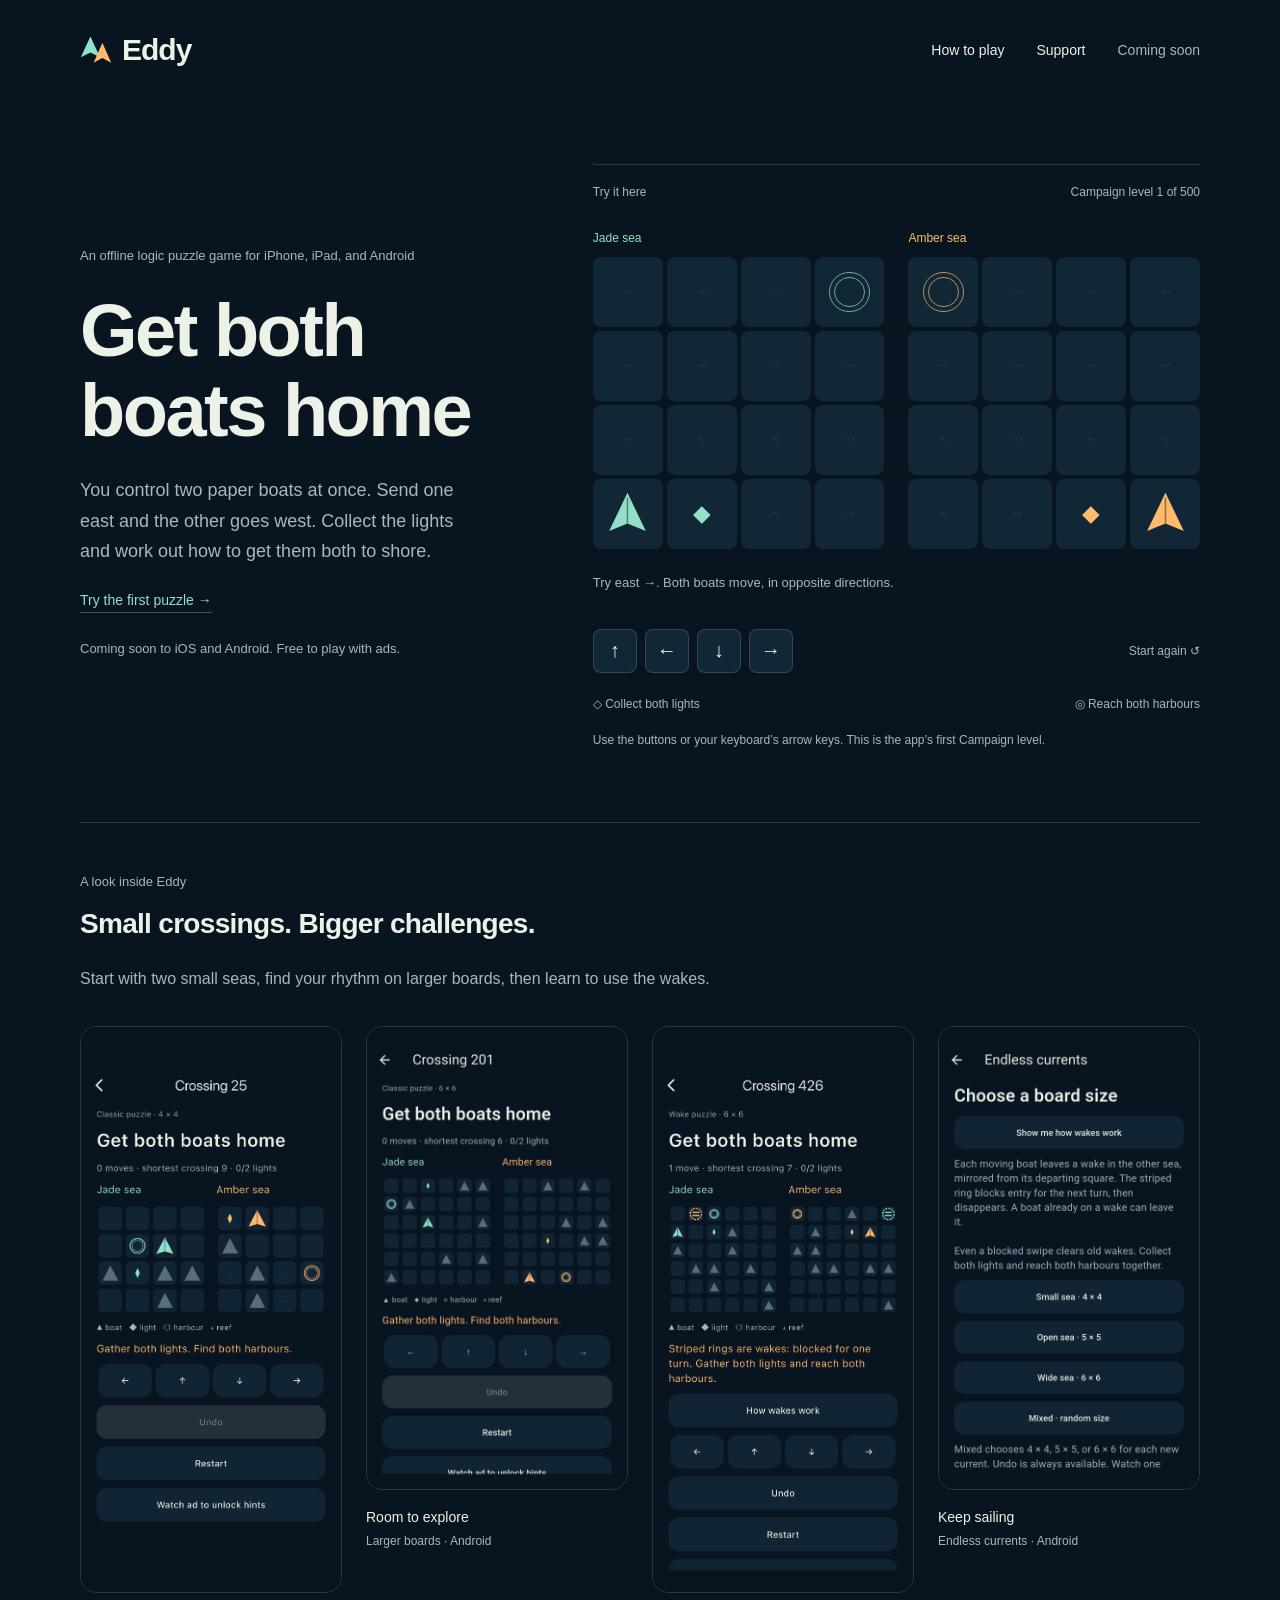
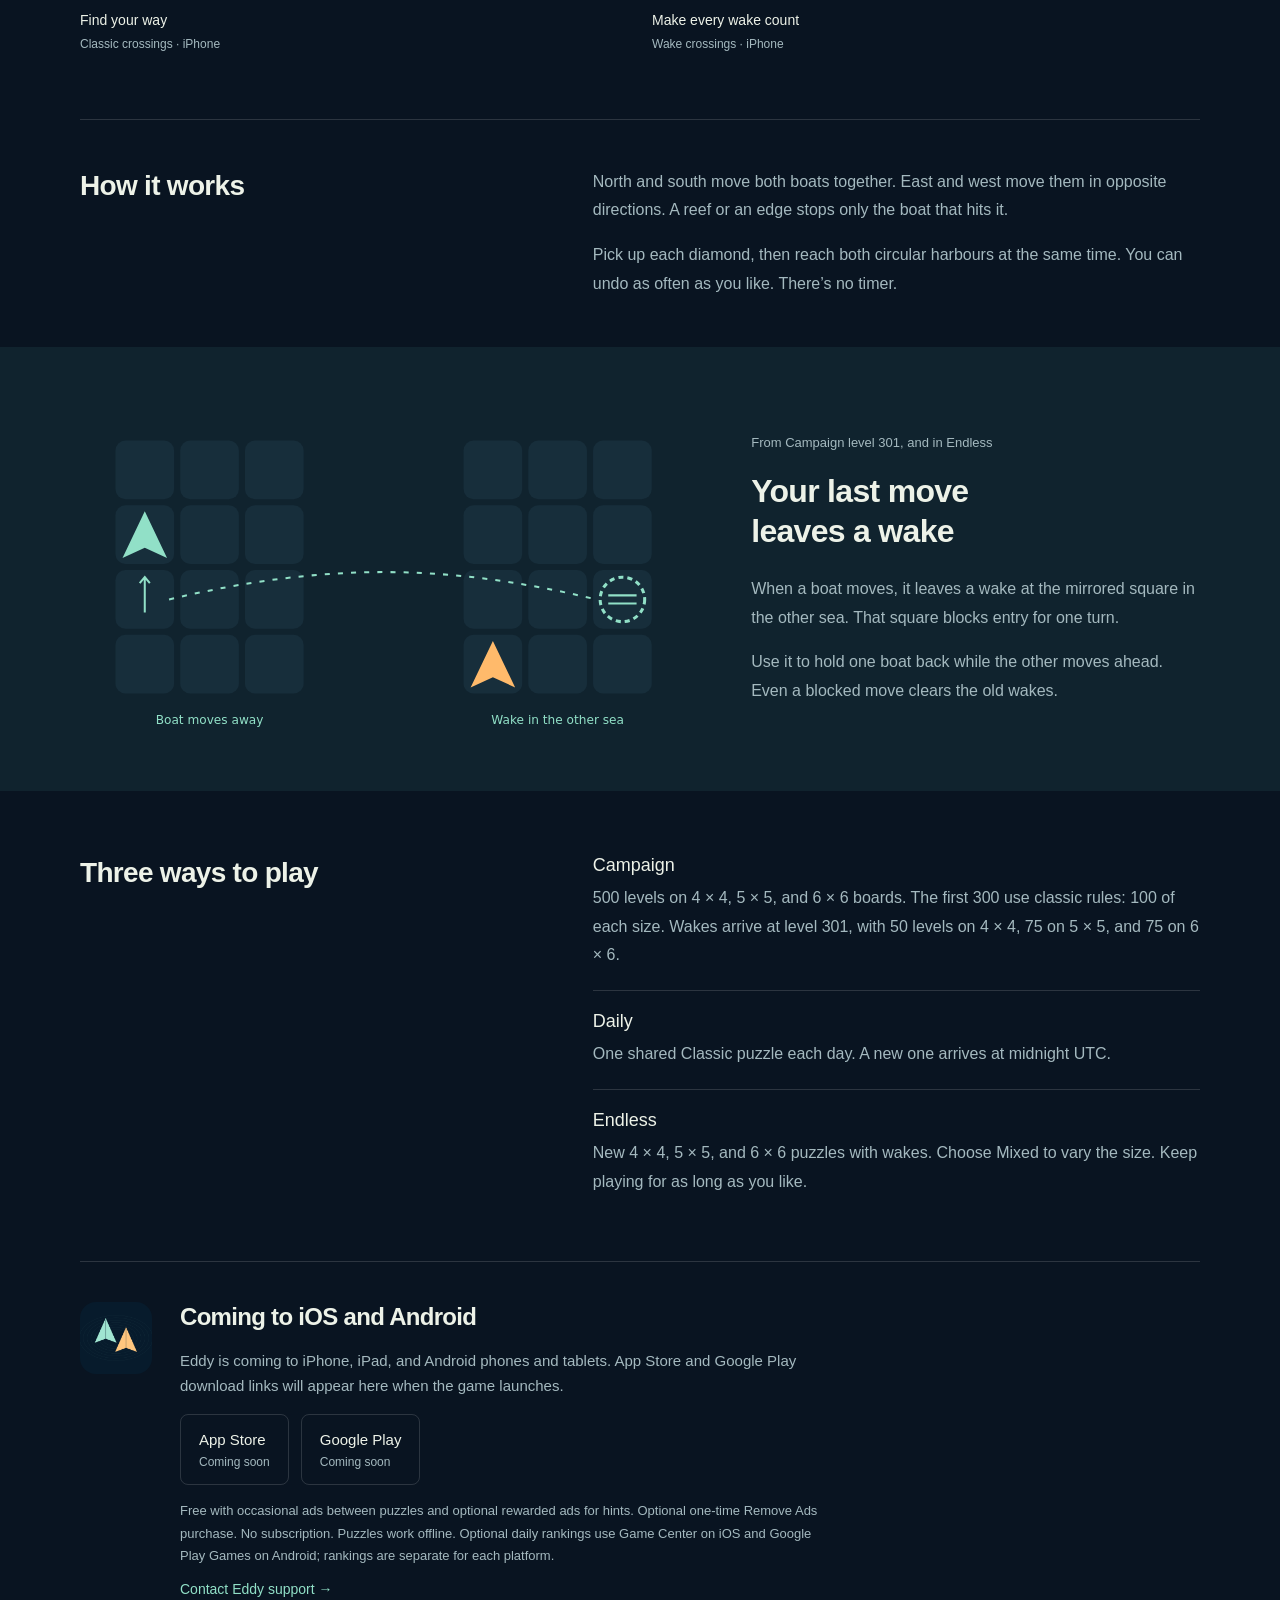
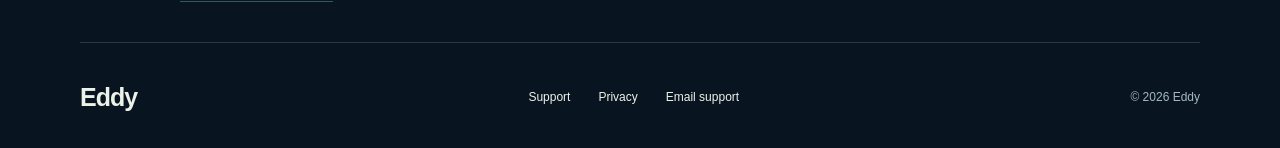
==== index.html @ fbd21f26 "feat: prepare marketing site for iOS and Android" ====
<!doctype html>
<html lang="en">
  <head>
    <meta charset="utf-8" />
    <meta name="viewport" content="width=device-width, initial-scale=1" />
    <meta name="theme-color" content="#091421" />
    <title>Eddy — Offline Logic Puzzles for iOS &amp; Android</title>
    <meta
      name="description"
      content="Guide two paper boats through 500 offline logic puzzles, daily challenges, and endless crossings. Coming soon to iOS and Android. Try Eddy in your browser."
    />
    <link rel="canonical" href="https://eddy.bondoc.cloud/" />
    <meta property="og:type" content="website" />
    <meta property="og:locale" content="en_US" />
    <meta property="og:image:type" content="image/png" />
    <meta property="og:title" content="Eddy — Offline Logic Puzzles for iOS &amp; Android" />
    <meta
      property="og:description"
      content="Guide two paper boats through 500 offline logic puzzles, daily challenges, and endless crossings. Coming soon to iOS and Android. Try Eddy in your browser."
    />
    <meta property="og:url" content="https://eddy.bondoc.cloud/" />
    <meta property="og:image" content="https://eddy.bondoc.cloud/assets/social.png?v=20261117" />
    <meta name="twitter:card" content="summary_large_image" />
    <link rel="icon" href="/assets/favicon.svg" type="image/svg+xml" />
    <link rel="apple-touch-icon" href="/assets/app-icon.png" />
    <link rel="stylesheet" href="/style.css" />
    <meta property="og:site_name" content="Eddy" />
    <meta property="og:image:width" content="1200" />
    <meta property="og:image:height" content="630" />
    <meta property="og:image:alt" content="Eddy: get both boats home. Coming to iOS and Android." />
    <meta name="twitter:title" content="Eddy — Offline Logic Puzzles for iOS &amp; Android" />
    <meta
      name="twitter:description"
      content="Guide two paper boats through 500 offline logic puzzles, daily challenges, and endless crossings. Coming soon to iOS and Android. Try Eddy in your browser."
    />
    <meta name="twitter:image" content="https://eddy.bondoc.cloud/assets/social.png?v=20261117" />
    <meta
      name="twitter:image:alt"
      content="Eddy: get both boats home. Coming to iOS and Android."
    />
    <script type="application/ld+json">
      {
        "@context": "https://schema.org",
        "@graph": [
          {
            "@type": "WebSite",
            "@id": "https://eddy.bondoc.cloud/#website",
            "name": "Eddy",
            "url": "https://eddy.bondoc.cloud/",
            "inLanguage": "en"
          },
          {
            "@type": "SoftwareApplication",
            "@id": "https://eddy.bondoc.cloud/#app",
            "name": "Eddy: Current Puzzles",
            "alternateName": "Eddy",
            "url": "https://eddy.bondoc.cloud/",
            "applicationCategory": "GameApplication",
            "operatingSystem": ["iOS 16 or later", "iPadOS 16 or later", "Android 7.0 or later"],
            "description": "Guide two paper boats through 500 offline logic puzzles, daily challenges, and endless crossings. Coming soon to iOS and Android. Try Eddy in your browser.",
            "image": "https://eddy.bondoc.cloud/assets/app-icon.png",
            "featureList": [
              "500 campaign levels",
              "Daily logic puzzle",
              "Endless wake puzzles",
              "Offline puzzle play",
              "Optional daily rankings on Game Center or Google Play Games"
            ],
            "applicationSubCategory": "Puzzle game",
            "inLanguage": "en",
            "isAccessibleForFree": true,
            "screenshot": [
              "https://eddy.bondoc.cloud/assets/screenshots/android-endless.png",
              "https://eddy.bondoc.cloud/assets/screenshots/android-six-by-six.png",
              "https://eddy.bondoc.cloud/assets/screenshots/ios-classic.png",
              "https://eddy.bondoc.cloud/assets/screenshots/ios-wakes.png"
            ]
          }
        ]
      }
    </script>
  </head>
  <body>
    <a class="skip" href="#main">Skip to content</a>
    <header class="nav wrap">
      <a class="brand" href="/" aria-label="Eddy home"
        ><svg viewBox="0 0 40 40" aria-hidden="true">
          <path fill="#91e0c7" d="M13 3 25 29 13 23 1 29Z" />
          <path fill="#ffba6b" d="M28 11 39 36 28 30 17 36Z" /></svg
        >Eddy</a
      >
      <nav aria-label="Main navigation">
        <a href="/#how">How to play</a><a href="/support/">Support</a
        ><a class="nav-cta" href="/#get-eddy">Coming soon</a>
      </nav>
    </header>
    <main id="main">
      <section class="hero wrap">
        <div class="hero-copy">
          <p class="eyebrow">An offline logic puzzle game for iPhone, iPad, and Android</p>
          <h1>Get both<br />boats home</h1>
          <p class="intro">
            You control two paper boats at once. Send one east and the other goes west. Collect the
            lights and work out how to get them both to shore.
          </p>
          <a class="text-link" href="#try">Try the first puzzle →</a>
          <p class="availability">Coming soon to iOS and Android. Free to play with ads.</p>
        </div>
        <div class="hero-art" id="try">
          <div class="chart-top"><span>Try it here</span><span>Campaign level 1 of 500</span></div>
          <div
            id="demo"
            class="demo"
            tabindex="0"
            aria-label="Interactive classic puzzle. Use the direction buttons or your keyboard arrow keys."
          >
            <div class="seas">
              <div>
                <div class="sea-label mint">Jade sea</div>
                <div id="sea-a" class="board" role="img" aria-label="Jade sea"></div>
              </div>
              <div>
                <div class="sea-label gold">Amber sea</div>
                <div id="sea-b" class="board amber" role="img" aria-label="Amber sea"></div>
              </div>
            </div>
            <p id="demo-status" role="status" aria-live="polite">
              Try east →. Both boats move, in opposite directions.
            </p>
            <div class="demo-controls">
              <div class="directions">
                <button data-move="north" aria-label="Move north">↑</button
                ><button data-move="west" aria-label="Move west">←</button
                ><button data-move="south" aria-label="Move south">↓</button
                ><button data-move="east" aria-label="Move east">→</button>
              </div>
              <button id="reset" class="text-button">Start again ↺</button>
            </div>
          </div>
          <noscript
            ><p>
              Enable JavaScript to try the puzzle. In Eddy, east and west move the two boats in
              opposite directions.
            </p></noscript
          >
          <div class="chart-bottom">
            <span>◇ Collect both lights</span><span>◎ Reach both harbours</span>
          </div>
          <p class="demo-note">
            Use the buttons or your keyboard’s arrow keys. This is the app’s first Campaign level.
          </p>
        </div>
      </section>
      <section class="screenshots wrap" aria-labelledby="screenshots-title">
        <p class="eyebrow">A look inside Eddy</p>
        <h2 id="screenshots-title">Small crossings. Bigger challenges.</h2>
        <p class="screenshots-intro">
          Start with two small seas, find your rhythm on larger boards, then learn to use the wakes.
        </p>
        <div class="screenshot-grid">
          <figure>
            <img
              src="/assets/screenshots/ios-classic.png"
              width="1206"
              height="2622"
              loading="lazy"
              decoding="async"
              alt="Eddy on iPhone: a 4 by 4 classic crossing with jade and amber boats, reefs, lights, and harbours."
            />
            <figcaption>
              <strong>Find your way</strong><span>Classic crossings · iPhone</span>
            </figcaption>
          </figure>
          <figure>
            <img
              src="/assets/screenshots/android-six-by-six.png"
              width="1080"
              height="1920"
              loading="lazy"
              decoding="async"
              alt="Eddy on Android: crossing 201 with two 6 by 6 seas and mirrored direction controls."
            />
            <figcaption>
              <strong>Room to explore</strong><span>Larger boards · Android</span>
            </figcaption>
          </figure>
          <figure>
            <img
              src="/assets/screenshots/ios-wakes.png"
              width="1206"
              height="2622"
              loading="lazy"
              decoding="async"
              alt="Eddy on iPhone: crossing 426 after one move, with striped wake rings in the opposite sea."
            />
            <figcaption>
              <strong>Make every wake count</strong><span>Wake crossings · iPhone</span>
            </figcaption>
          </figure>
          <figure>
            <img
              src="/assets/screenshots/android-endless.png"
              width="1080"
              height="1920"
              loading="lazy"
              decoding="async"
              alt="Eddy on Android: Endless currents with 4 by 4, 5 by 5, 6 by 6, and mixed board sizes."
            />
            <figcaption>
              <strong>Keep sailing</strong><span>Endless currents · Android</span>
            </figcaption>
          </figure>
        </div>
      </section>
      <section class="how wrap" id="how">
        <h2>How it works</h2>
        <div class="rules">
          <p>
            North and south move both boats together. East and west move them in opposite
            directions. A reef or an edge stops only the boat that hits it.
          </p>
          <p>
            Pick up each diamond, then reach both circular harbours at the same time. You can undo
            as often as you like. There’s no timer.
          </p>
        </div>
      </section>
      <section class="wake-section">
        <div class="wrap wake-layout">
          <div
            class="wake-illustration"
            aria-label="Illustration of a boat leaving a mirrored wake in the opposite sea"
            role="img"
          >
            <svg viewBox="0 0 600 340" aria-hidden="true">
              <rect x="35" y="45" width="58" height="58" rx="10" fill="#172e3b" />
              <rect x="99" y="45" width="58" height="58" rx="10" fill="#172e3b" />
              <rect x="163" y="45" width="58" height="58" rx="10" fill="#172e3b" />
              <rect x="35" y="109" width="58" height="58" rx="10" fill="#172e3b" />
              <rect x="99" y="109" width="58" height="58" rx="10" fill="#172e3b" />
              <rect x="163" y="109" width="58" height="58" rx="10" fill="#172e3b" />
              <rect x="35" y="173" width="58" height="58" rx="10" fill="#172e3b" />
              <rect x="99" y="173" width="58" height="58" rx="10" fill="#172e3b" />
              <rect x="163" y="173" width="58" height="58" rx="10" fill="#172e3b" />
              <rect x="35" y="237" width="58" height="58" rx="10" fill="#172e3b" />
              <rect x="99" y="237" width="58" height="58" rx="10" fill="#172e3b" />
              <rect x="163" y="237" width="58" height="58" rx="10" fill="#172e3b" />
              <rect x="379" y="45" width="58" height="58" rx="10" fill="#172e3b" />
              <rect x="443" y="45" width="58" height="58" rx="10" fill="#172e3b" />
              <rect x="507" y="45" width="58" height="58" rx="10" fill="#172e3b" />
              <rect x="379" y="109" width="58" height="58" rx="10" fill="#172e3b" />
              <rect x="443" y="109" width="58" height="58" rx="10" fill="#172e3b" />
              <rect x="507" y="109" width="58" height="58" rx="10" fill="#172e3b" />
              <rect x="379" y="173" width="58" height="58" rx="10" fill="#172e3b" />
              <rect x="443" y="173" width="58" height="58" rx="10" fill="#172e3b" />
              <rect x="507" y="173" width="58" height="58" rx="10" fill="#172e3b" />
              <rect x="379" y="237" width="58" height="58" rx="10" fill="#172e3b" />
              <rect x="443" y="237" width="58" height="58" rx="10" fill="#172e3b" />
              <rect x="507" y="237" width="58" height="58" rx="10" fill="#172e3b" />
              <path
                d="M88 202 C240 166 360 166 510 202"
                fill="none"
                stroke="#91e0c7"
                stroke-width="2"
                stroke-dasharray="5 8"
              />
              <circle
                cx="536"
                cy="202"
                r="22"
                fill="none"
                stroke="#91e0c7"
                stroke-width="3"
                stroke-dasharray="5 4"
              />
              <path d="M522 198h28m-28 8h28" stroke="#91e0c7" stroke-width="2" />
              <path d="M64 115 86 161 64 151 42 161Z" fill="#91e0c7" />
              <path d="M408 243 430 289 408 279 386 289Z" fill="#ffba6b" />
              <path d="M64 215v-35m-5 6 5-6 5 6" fill="none" stroke="#91e0c7" stroke-width="2" />
              <text
                x="128"
                y="325"
                text-anchor="middle"
                fill="#91e0c7"
                font-size="12"
                font-family="system-ui"
              >
                Boat moves away
              </text>
              <text
                x="472"
                y="325"
                text-anchor="middle"
                fill="#91e0c7"
                font-size="12"
                font-family="system-ui"
              >
                Wake in the other sea
              </text>
            </svg>
          </div>
          <div>
            <p class="eyebrow">From Campaign level 301, and in Endless</p>
            <h2>Your last move<br />leaves a wake</h2>
            <p>
              When a boat moves, it leaves a wake at the mirrored square in the other sea. That
              square blocks entry for one turn.
            </p>
            <p>
              Use it to hold one boat back while the other moves ahead. Even a blocked move clears
              the old wakes.
            </p>
          </div>
        </div>
      </section>
      <section class="modes wrap">
        <h2>Three ways to play</h2>
        <dl class="mode-list">
          <div>
            <dt>Campaign</dt>
            <dd>
              500 levels on 4 × 4, 5 × 5, and 6 × 6 boards. The first 300 use classic rules: 100 of
              each size. Wakes arrive at level 301, with 50 levels on 4 × 4, 75 on 5 × 5, and 75 on
              6 × 6.
            </dd>
          </div>
          <div>
            <dt>Daily</dt>
            <dd>One shared Classic puzzle each day. A new one arrives at midnight UTC.</dd>
          </div>
          <div>
            <dt>Endless</dt>
            <dd>
              New 4 × 4, 5 × 5, and 6 × 6 puzzles with wakes. Choose Mixed to vary the size. Keep
              playing for as long as you like.
            </dd>
          </div>
        </dl>
      </section>
      <section class="closing wrap" id="get-eddy">
        <img src="/assets/app-icon.png" width="72" height="72" alt="Eddy app icon" />
        <div>
          <h2>Coming to iOS and Android</h2>
          <p>
            Eddy is coming to iPhone, iPad, and Android phones and tablets. App Store and Google
            Play download links will appear here when the game launches.
          </p>
          <p class="store-status" aria-label="Store availability">
            <span>App Store <span class="store-status-note">Coming soon</span></span>
            <span>Google Play <span class="store-status-note">Coming soon</span></span>
          </p>
          <p class="closing-note">
            Free with occasional ads between puzzles and optional rewarded ads for hints. Optional
            one-time Remove Ads purchase. No subscription. Puzzles work offline. Optional daily
            rankings use Game Center on iOS and Google Play Games on Android; rankings are separate
            for each platform.
          </p>
          <a class="text-link" href="/support/">Contact Eddy support →</a>
        </div>
      </section>
    </main>
    <script src="/demo.js" defer></script>
    <footer class="wrap">
      <a class="footer-brand" href="/">Eddy</a>
      <div>
        <a href="/support/">Support</a><a href="/privacy/">Privacy</a
        ><a href="mailto:rod@bondoc.cloud">Email support</a>
      </div>
      <small>© 2026 Eddy</small>
    </footer>
  </body>
</html>
---- style.css ----
:root {
  --night: #091421;
  --panel: #112735;
  --mint: #91e0c7;
  --gold: #ffba6b;
  --text: #edf2e8;
  --muted: #a4b9bf;
  --line: #ffffff24;
  color-scheme: dark;
  font-family:
    ui-rounded,
    'SF Pro Rounded',
    -apple-system,
    BlinkMacSystemFont,
    'Segoe UI',
    sans-serif;
  color: var(--text);
  background: var(--night);
}
* {
  box-sizing: border-box;
}
html {
  scroll-behavior: smooth;
  scroll-padding-top: 32px;
}
body {
  margin: 0;
}
a {
  color: inherit;
  text-decoration: none;
}
button {
  font: inherit;
  cursor: pointer;
}
a,
button {
  -webkit-tap-highlight-color: transparent;
}
a:focus-visible,
button:focus-visible,
[tabindex]:focus-visible {
  outline: 3px solid var(--gold);
  outline-offset: 6px;
}
button:disabled {
  cursor: default;
  opacity: 0.4;
}
.wrap {
  width: min(1120px, calc(100% - 80px));
  margin-inline: auto;
}
.nav {
  height: 100px;
  display: flex;
  align-items: center;
  justify-content: space-between;
}
.brand {
  display: flex;
  gap: 10px;
  align-items: center;
  font-size: 30px;
  font-weight: 600;
  letter-spacing: -1px;
}
.brand svg {
  width: 32px;
  height: 36px;
}
.nav nav {
  display: flex;
  align-items: center;
  gap: 32px;
  font-size: 14px;
}
.nav nav a:hover,
.text-link:hover,
footer a:hover {
  color: var(--mint);
}
.nav-cta {
  color: var(--muted);
}
.skip {
  position: absolute;
  top: -100px;
  left: 20px;
  background: var(--mint);
  color: var(--night);
  padding: 12px;
  z-index: 10;
}
.skip:focus {
  top: 12px;
}
h1,
h2,
h3,
p {
  margin-top: 0;
}
h1 {
  font-size: clamp(48px, 5.8vw, 74px);
  line-height: 1.08;
  letter-spacing: -2.5px;
  font-weight: 600;
  margin-block: 24px 24px;
}
h2 {
  font-size: 28px;
  line-height: 1.25;
  letter-spacing: -0.7px;
  font-weight: 600;
  margin-bottom: 24px;
}
h3 {
  font-size: 22px;
}
.hero {
  display: grid;
  grid-template-columns: 0.85fr 1.15fr;
  gap: 64px;
  align-items: center;
  padding-block: 64px 72px;
}
.eyebrow {
  font-size: 13px;
  line-height: 1.7;
  color: var(--muted);
}
.intro {
  max-width: 390px;
  font-size: 18px;
  line-height: 1.7;
  color: var(--muted);
  margin-bottom: 24px;
}
.availability {
  font-size: 13px;
  color: var(--muted);
  margin-top: 28px;
}
.text-link {
  display: inline-block;
  font-size: 14px;
  color: var(--mint);
  border-bottom: 1px solid #91e0c755;
  padding-bottom: 4px;
}
.hero-art {
  border-top: 1px solid var(--line);
  padding-top: 20px;
  scroll-margin-top: 32px;
  min-width: 0;
}
.chart-top,
.chart-bottom {
  display: flex;
  justify-content: space-between;
  gap: 12px;
  font-size: 12px;
  color: var(--muted);
}
.chart-bottom {
  flex-wrap: wrap;
  margin: 24px 0 20px;
  font-size: 12px;
}
.demo {
  margin-top: 32px;
}
.seas {
  display: grid;
  grid-template-columns: 1fr 1fr;
  gap: 24px;
}
.sea-label {
  font-size: 12px;
  margin-bottom: 12px;
}
.mint {
  color: var(--mint);
}
.gold {
  color: var(--gold);
}
.board {
  display: grid;
  grid-template-columns: repeat(4, 1fr);
  gap: 4px;
  color: var(--mint);
}
.board.amber {
  color: var(--gold);
}
.cell {
  aspect-ratio: 1;
  background: var(--panel);
  border-radius: 8px;
  display: grid;
  place-items: center;
  position: relative;
}
.cell:empty:after {
  content: '~';
  color: #a4b9bf22;
  font-family: Georgia, serif;
}
.cell svg {
  width: 70%;
  height: 70%;
  position: absolute;
}
.light {
  font-size: 23px;
}
.harbour {
  position: absolute;
  width: 58%;
  height: 58%;
  border: 1.5px solid currentColor;
  border-radius: 50%;
  opacity: 0.7;
}
.harbour:after {
  content: '';
  position: absolute;
  inset: 4px;
  border: 1px solid currentColor;
  border-radius: 50%;
}
#demo-status {
  font-size: 13px;
  line-height: 1.6;
  color: var(--muted);
  min-height: 44px;
  margin: 24px 0 12px;
}
.demo-controls {
  display: flex;
  flex-wrap: wrap;
  gap: 12px;
  justify-content: space-between;
  align-items: center;
}
.directions {
  display: flex;
  gap: 8px;
}
.directions button {
  width: 44px;
  height: 44px;
  background: var(--panel);
  border: 1px solid var(--line);
  color: var(--text);
  border-radius: 8px;
  font-size: 20px;
}
.directions button:hover:not(:disabled) {
  border-color: var(--mint);
  color: var(--mint);
}
.text-button {
  min-height: 44px;
  background: transparent;
  border: 0;
  color: var(--muted);
  font-size: 12px;
  padding: 12px 0;
}
.text-button:hover {
  color: var(--text);
}
.demo-note {
  font-size: 12px;
  line-height: 1.6;
  color: var(--muted);
  margin: 0;
}
.screenshots {
  border-top: 1px solid var(--line);
  padding-block: 48px 64px;
}
.screenshots-intro {
  max-width: 640px;
  color: var(--muted);
  line-height: 1.8;
  margin-bottom: 32px;
}
.screenshot-grid {
  display: grid;
  grid-template-columns: repeat(4, minmax(0, 1fr));
  gap: 24px;
  align-items: start;
}
.screenshot-grid figure {
  margin: 0;
}
.screenshot-grid img {
  display: block;
  width: 100%;
  height: auto;
  border: 1px solid var(--line);
  border-radius: 16px;
}
.screenshot-grid figcaption {
  margin-top: 16px;
  font-size: 14px;
  line-height: 1.6;
}
.screenshot-grid figcaption strong,
.screenshot-grid figcaption span {
  display: block;
}
.screenshot-grid figcaption strong {
  font-weight: 500;
}
.screenshot-grid figcaption span {
  margin-top: 4px;
  color: var(--muted);
  font-size: 12px;
}
.how {
  display: grid;
  grid-template-columns: 0.85fr 1.15fr;
  gap: 64px;
  border-top: 1px solid var(--line);
  padding-block: 48px;
}
.rules p,
.wake-layout p,
.mode-list dd {
  font-size: 16px;
  color: var(--muted);
  line-height: 1.8;
}
.rules p:last-child {
  margin-bottom: 0;
}
.wake-section {
  background: #10232e;
}
.wake-layout {
  display: grid;
  grid-template-columns: 1.15fr 0.85fr;
  gap: 64px;
  align-items: center;
  padding-block: 48px;
}
.wake-illustration svg {
  width: 100%;
  height: auto;
}
.wake-layout .eyebrow {
  font-size: 13px;
  margin-bottom: 16px;
}
.wake-layout h2 {
  font-size: 32px;
}
.wake-layout p:last-child {
  margin-bottom: 0;
}
.modes {
  display: grid;
  grid-template-columns: 0.85fr 1.15fr;
  gap: 64px;
  padding-block: 64px;
}
.mode-list {
  margin: 0;
}
.mode-list > div {
  border-bottom: 1px solid var(--line);
  padding-bottom: 20px;
  margin-bottom: 20px;
}
.mode-list > div:last-child {
  border: 0;
  margin-bottom: 0;
  padding-bottom: 0;
}
.mode-list dt {
  font-size: 18px;
  color: var(--text);
  font-weight: 500;
  margin-bottom: 8px;
}
.mode-list dd {
  margin: 0;
}
.closing {
  border-block: 1px solid var(--line);
  display: flex;
  align-items: flex-start;
  gap: 28px;
  padding-block: 40px;
  margin-bottom: 40px;
}
.closing img {
  border-radius: 16px;
  flex-shrink: 0;
}
.closing h2 {
  font-size: 24px;
  margin-bottom: 16px;
}
.closing p {
  font-size: 15px;
  line-height: 1.7;
  color: var(--muted);
  max-width: 650px;
}
.store-status {
  display: flex;
  flex-wrap: wrap;
  gap: 12px;
}
.store-status > span {
  border: 1px solid var(--line);
  border-radius: 8px;
  padding: 12px 18px;
  color: var(--text);
}
.store-status-note {
  display: block;
  color: var(--muted);
  font-size: 12px;
}
.closing .closing-note {
  font-size: 13px;
}
footer {
  padding-bottom: 36px;
  display: flex;
  align-items: center;
  justify-content: space-between;
  gap: 24px;
}
footer .footer-brand {
  font-size: 25px;
  letter-spacing: -1px;
  font-weight: 600;
}
footer > div {
  display: flex;
  gap: 28px;
  font-size: 12px;
}
footer small {
  font-size: 12px;
  color: var(--muted);
}
.document {
  max-width: 760px;
  padding-block: 48px 88px;
  min-height: 65vh;
}
.document h1 {
  font-size: 44px;
  letter-spacing: -1.5px;
  margin-top: 36px;
}
.document h2 {
  font-size: 25px;
  margin: 36px 0 16px;
}
.document p {
  font-size: 16px;
  line-height: 1.8;
  color: var(--muted);
}
.document p a {
  color: var(--mint);
  text-decoration: underline;
  overflow-wrap: anywhere;
}
.back {
  font-size: 13px;
  color: var(--mint);
}
.button {
  display: inline-block;
  padding: 16px 20px;
  background: var(--mint);
  color: var(--night);
  border-radius: 8px;
}
@media (max-width: 900px) {
  .screenshot-grid {
    grid-template-columns: repeat(2, minmax(0, 1fr));
  }
  .wrap {
    width: calc(100% - 40px);
  }
  .nav {
    height: 84px;
  }
  .nav nav {
    gap: 16px;
    font-size: 12px;
  }
  .nav nav > a:first-child {
    display: none;
  }
  .brand {
    font-size: 27px;
  }
  .hero {
    grid-template-columns: 1fr;
    padding-block: 32px 48px;
    gap: 36px;
  }
  .hero-copy {
    max-width: 540px;
  }
  h1 {
    font-size: clamp(48px, 8vw, 66px);
  }
  .intro {
    max-width: 500px;
    font-size: 17px;
  }
  .hero-art {
    max-width: 600px;
    width: 100%;
  }
  .how,
  .modes {
    grid-template-columns: 1fr;
    gap: 8px;
    padding-block: 36px;
  }
  .wake-layout {
    grid-template-columns: 1fr;
    gap: 28px;
    padding-block: 36px;
  }
  .wake-illustration {
    max-width: 540px;
    order: 2;
  }
  .closing {
    gap: 20px;
  }
  footer {
    flex-wrap: wrap;
  }
}
@media (max-width: 480px) {
  .screenshot-grid {
    grid-template-columns: 1fr;
    max-width: 320px;
    margin-inline: auto;
    gap: 32px;
  }
  .seas {
    gap: 16px;
  }
  .closing {
    display: block;
  }
  .closing img {
    margin-bottom: 20px;
    width: 56px;
    height: 56px;
  }
  .closing h2 {
    font-size: 23px;
  }
  footer {
    gap: 24px;
  }
  footer > div {
    gap: 16px;
  }
  footer small {
    width: 100%;
  }
  .document h1 {
    font-size: 36px;
  }
}
@media (prefers-reduced-motion: reduce) {
  html {
    scroll-behavior: auto;
  }
}
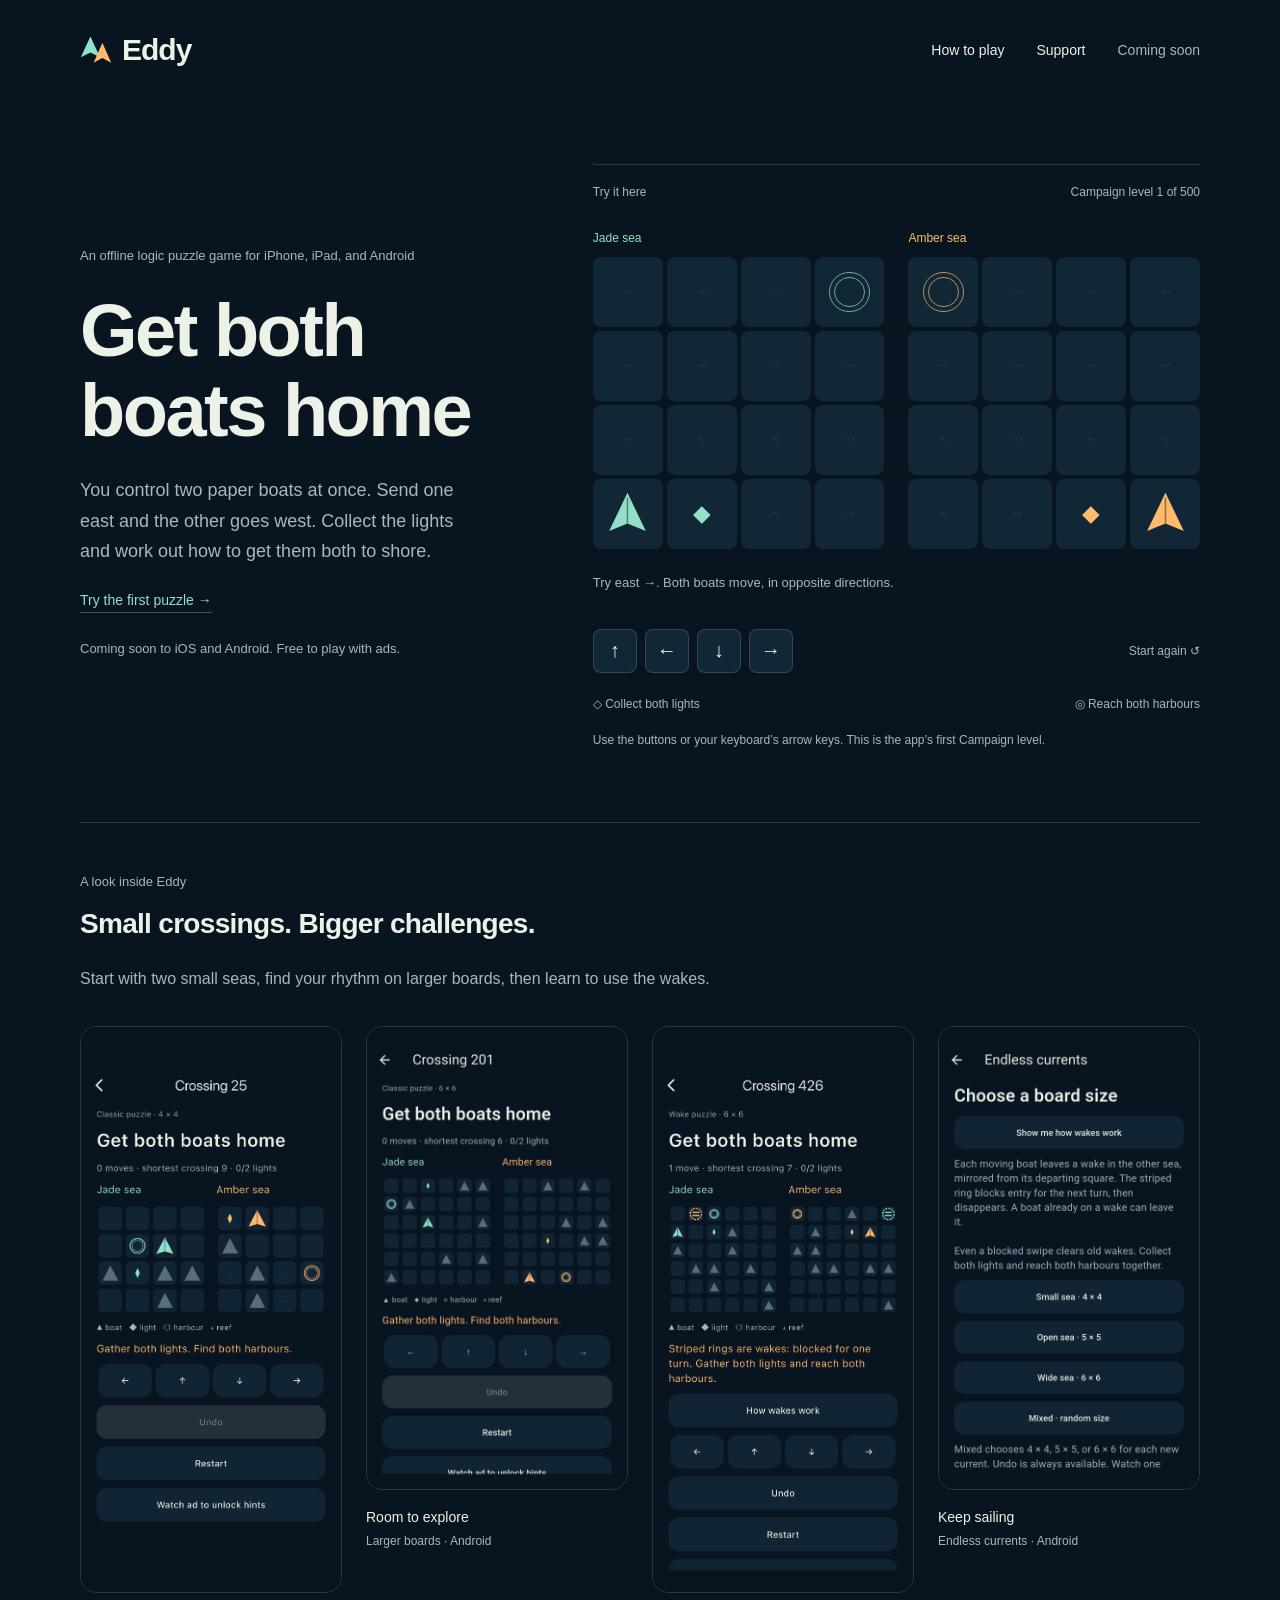
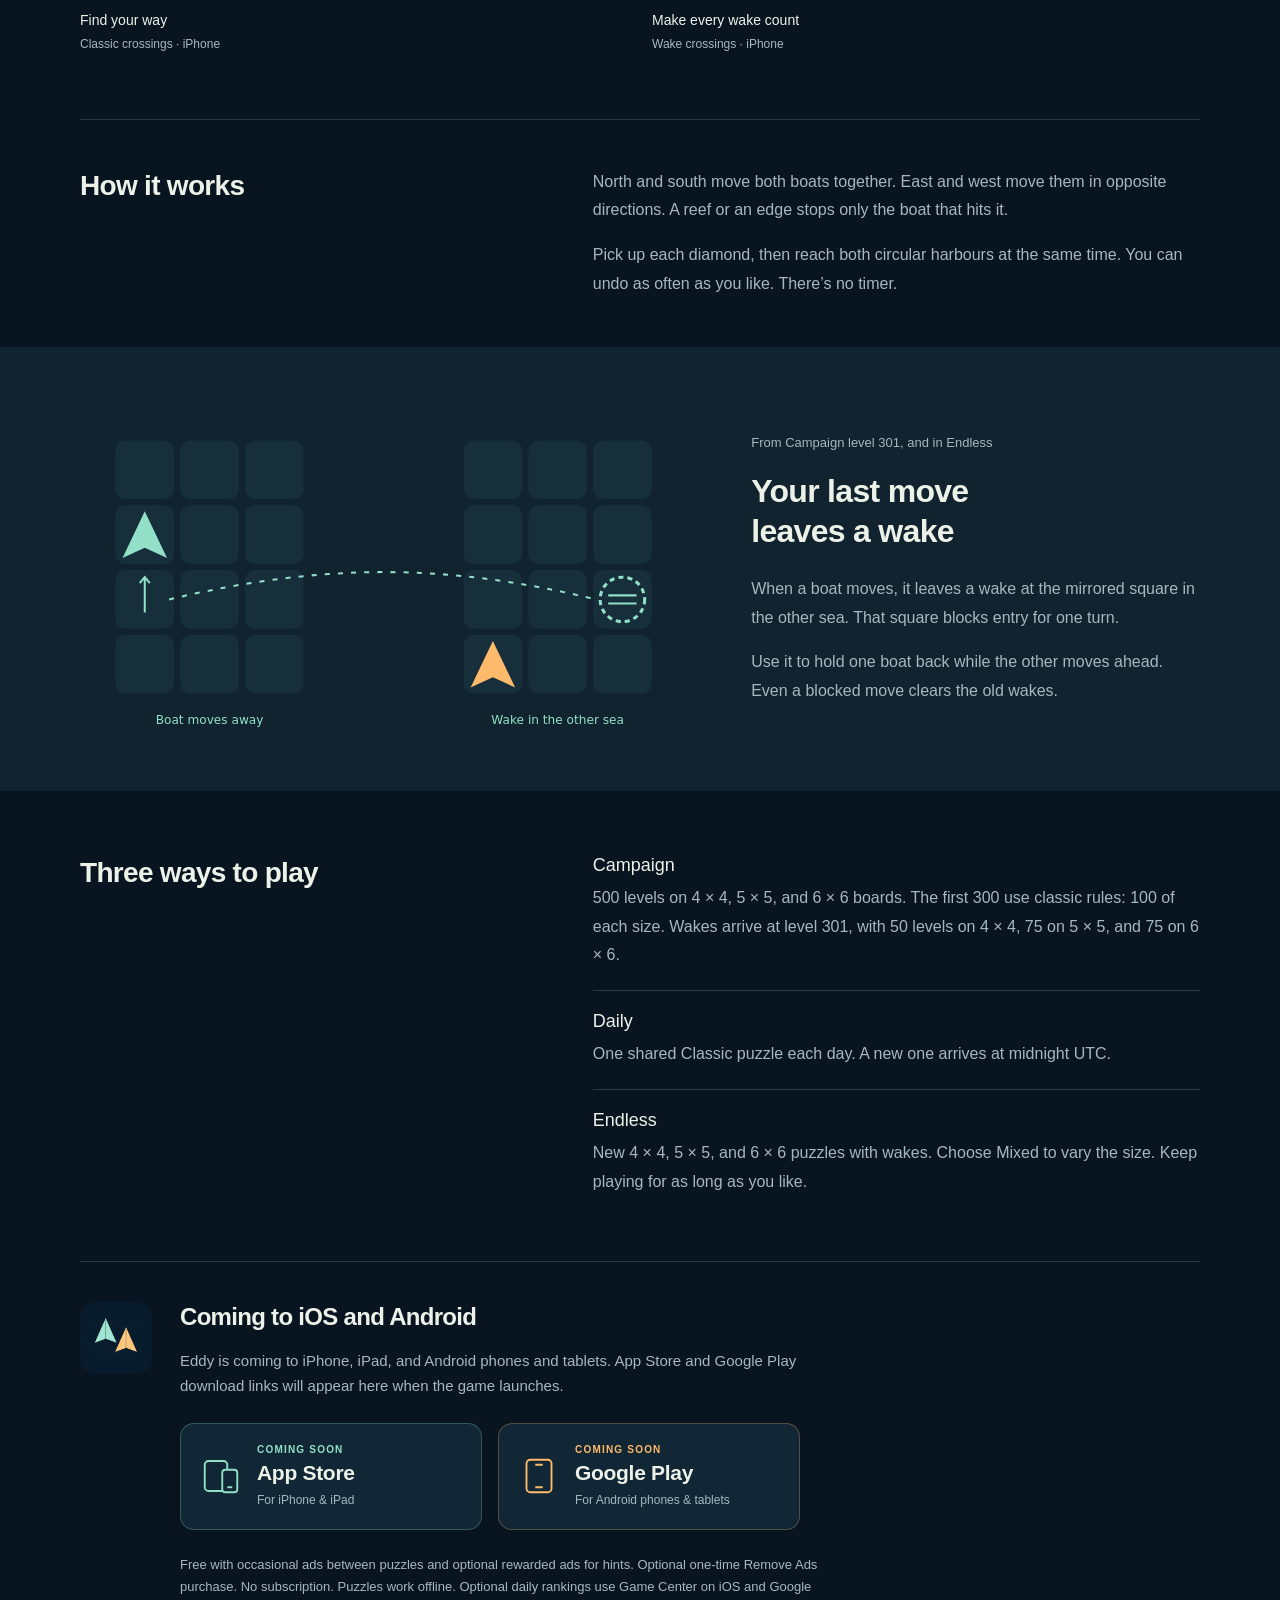
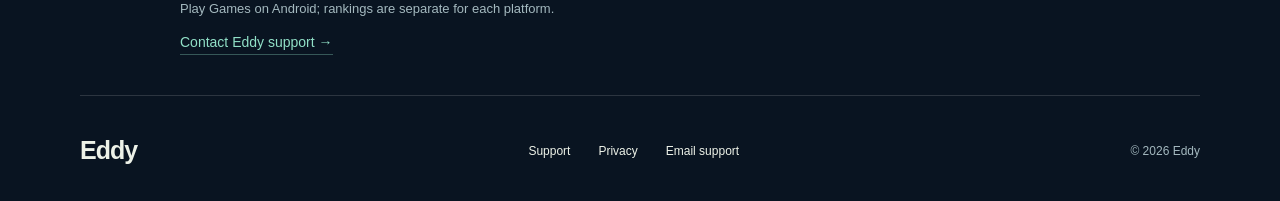
==== commit 18c82ce7: "style: polish store availability cards" ====
--- a/index.html
+++ b/index.html
@@ -345,10 +345,35 @@
             Eddy is coming to iPhone, iPad, and Android phones and tablets. App Store and Google
             Play download links will appear here when the game launches.
           </p>
-          <p class="store-status" aria-label="Store availability">
-            <span>App Store <span class="store-status-note">Coming soon</span></span>
-            <span>Google Play <span class="store-status-note">Coming soon</span></span>
-          </p>
+          <div class="store-status" role="list" aria-label="Store availability">
+            <div class="store-status-card" role="listitem">
+              <span class="store-device-icon" aria-hidden="true">
+                <svg viewBox="0 0 32 32" fill="none" stroke="currentColor" stroke-width="1.5">
+                  <rect x="3" y="4" width="18" height="24" rx="3" />
+                  <rect x="17" y="11" width="12" height="18" rx="2.5" fill="#112735" />
+                  <path d="M21 25h4" />
+                </svg>
+              </span>
+              <span class="store-status-copy">
+                <span class="store-status-note">Coming soon</span>
+                <strong>App Store</strong>
+                <span class="store-devices">For iPhone &amp; iPad</span>
+              </span>
+            </div>
+            <div class="store-status-card store-status-android" role="listitem">
+              <span class="store-device-icon" aria-hidden="true">
+                <svg viewBox="0 0 32 32" fill="none" stroke="currentColor" stroke-width="1.5">
+                  <rect x="6" y="3" width="20" height="26" rx="3" />
+                  <path d="M13 25h6M13 7h6" />
+                </svg>
+              </span>
+              <span class="store-status-copy">
+                <span class="store-status-note">Coming soon</span>
+                <strong>Google Play</strong>
+                <span class="store-devices">For Android phones &amp; tablets</span>
+              </span>
+            </div>
+          </div>
           <p class="closing-note">
             Free with occasional ads between puzzles and optional rewarded ads for hints. Optional
             one-time Remove Ads purchase. No subscription. Puzzles work offline. Optional daily
--- a/style.css
+++ b/style.css
@@ -416,20 +416,57 @@
   max-width: 650px;
 }
 .store-status {
-  display: flex;
-  flex-wrap: wrap;
-  gap: 12px;
-}
-.store-status > span {
-  border: 1px solid var(--line);
-  border-radius: 8px;
-  padding: 12px 18px;
+  display: grid;
+  grid-template-columns: repeat(2, minmax(0, 1fr));
+  gap: 16px;
+  max-width: 620px;
+  margin-block: 24px;
+}
+.store-status-card {
+  --store-accent: var(--mint);
+  display: flex;
+  align-items: center;
+  gap: 16px;
+  padding: 20px;
+  border: 1px solid #91e0c744;
+  border-radius: 14px;
+  background: var(--panel);
+}
+.store-status-android {
+  --store-accent: var(--gold);
+  border-color: #ffba6b44;
+}
+.store-device-icon {
+  flex: 0 0 40px;
+  color: var(--store-accent);
+}
+.store-device-icon svg {
+  display: block;
+  width: 40px;
+  height: 40px;
+}
+.store-status-copy {
+  display: grid;
+  gap: 5px;
+}
+.store-status-note {
+  color: var(--store-accent);
+  font-size: 10px;
+  font-weight: 600;
+  letter-spacing: 1.2px;
+  text-transform: uppercase;
+}
+.store-status-copy strong {
   color: var(--text);
-}
-.store-status-note {
-  display: block;
-  color: var(--muted);
-  font-size: 12px;
+  font-size: 21px;
+  font-weight: 600;
+  line-height: 1.25;
+  letter-spacing: -0.3px;
+}
+.store-devices {
+  color: var(--muted);
+  font-size: 12px;
+  line-height: 1.5;
 }
 .closing .closing-note {
   font-size: 13px;
@@ -551,6 +588,11 @@
     flex-wrap: wrap;
   }
 }
+@media (max-width: 640px) {
+  .store-status {
+    grid-template-columns: 1fr;
+  }
+}
 @media (max-width: 480px) {
   .screenshot-grid {
     grid-template-columns: 1fr;
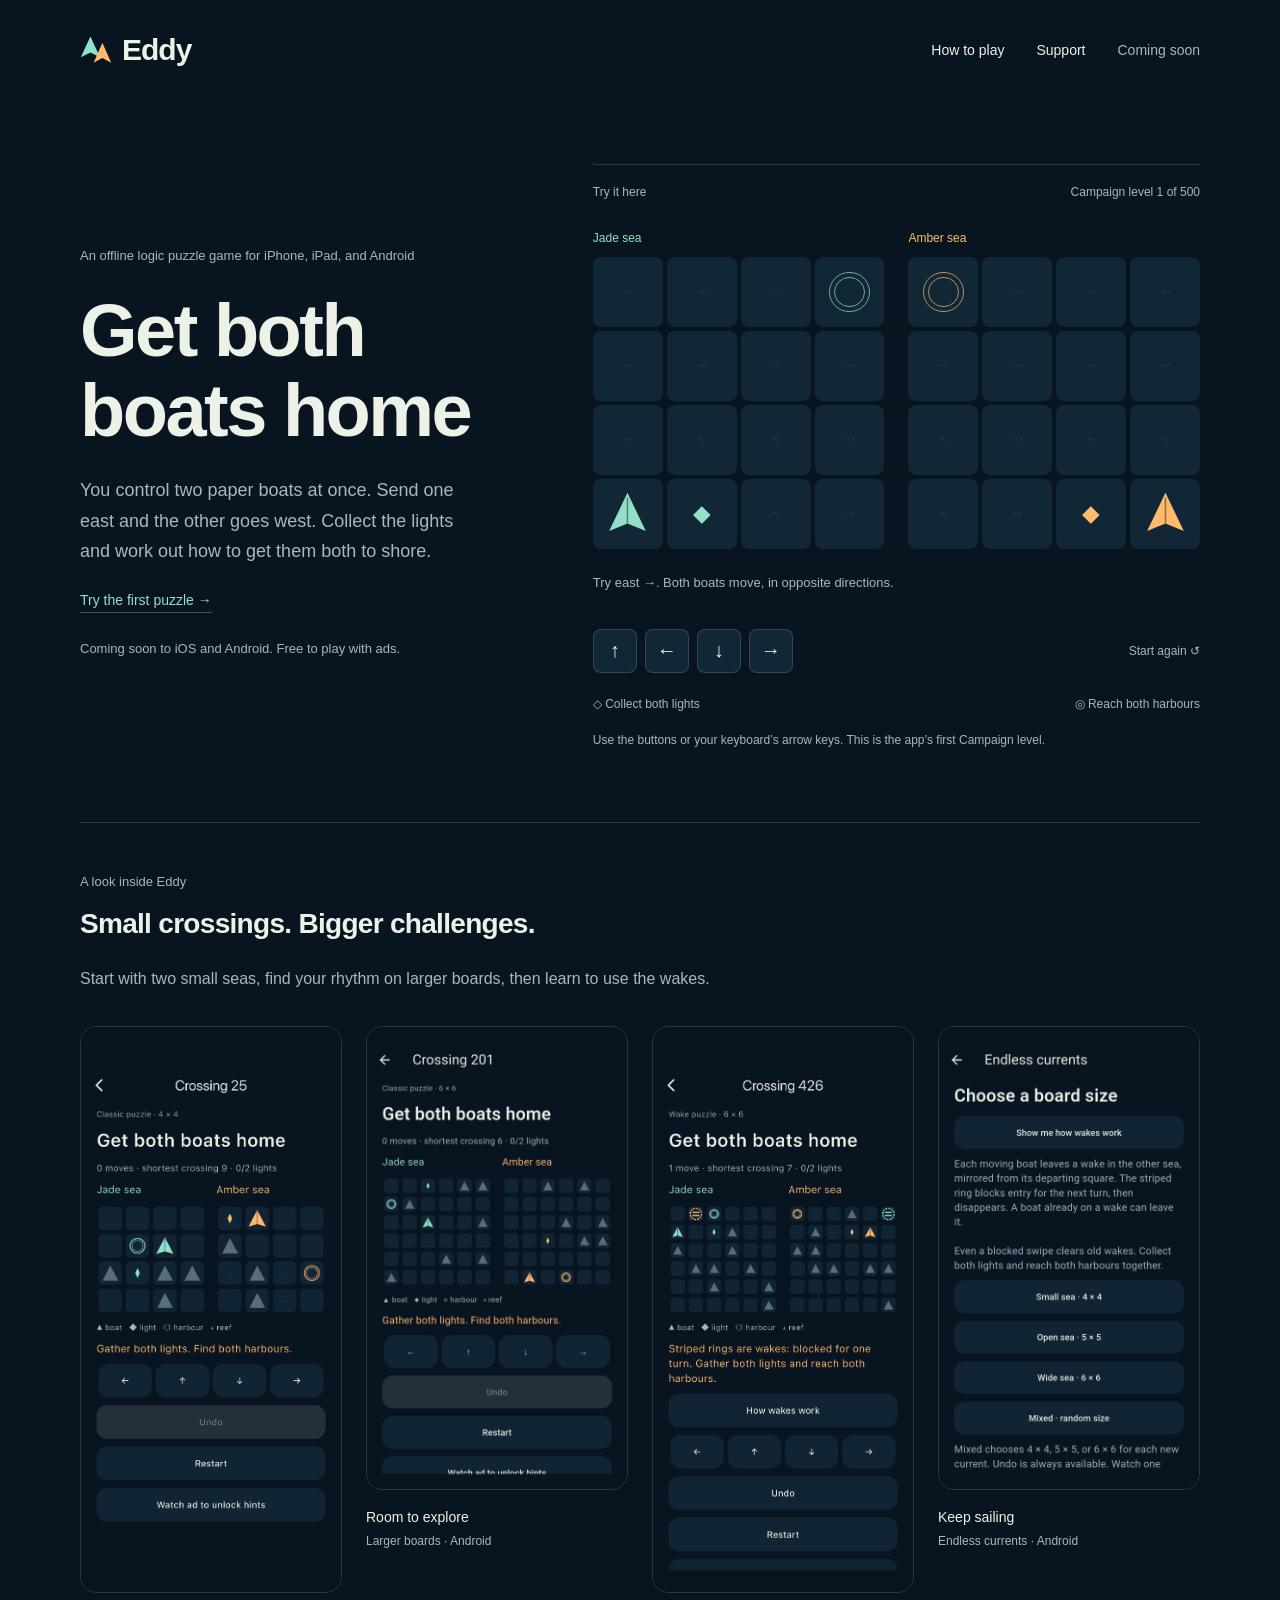
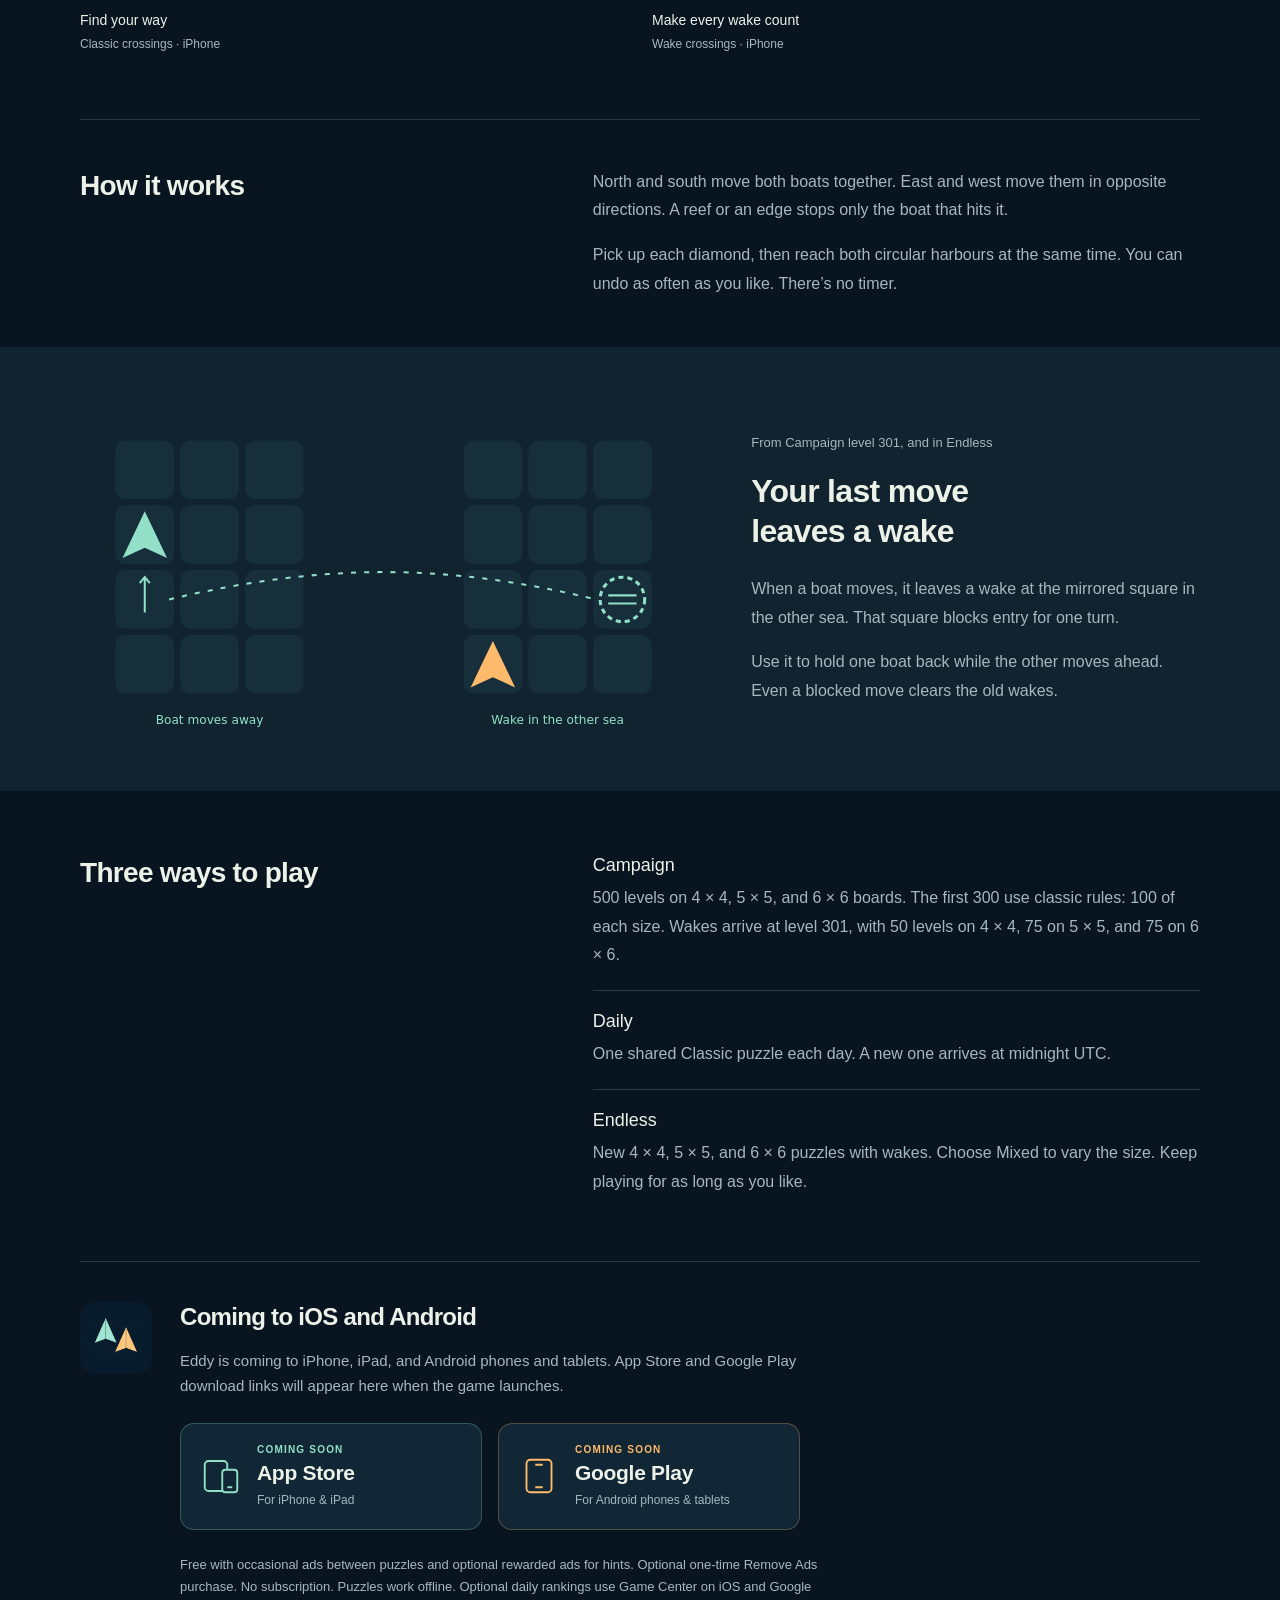
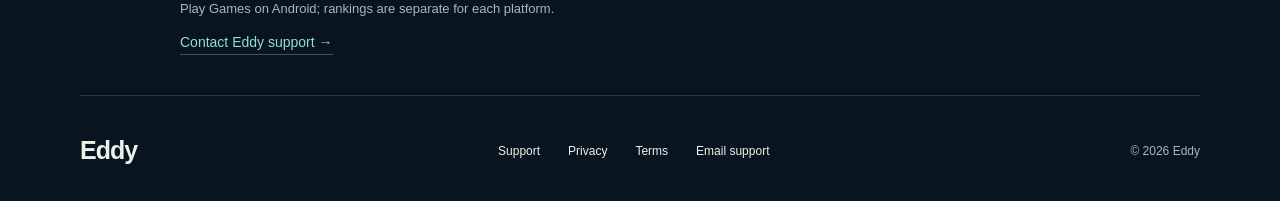
==== commit d2a0f793: "feat: add Eddy terms of service" ====
--- a/index.html
+++ b/index.html
@@ -388,7 +388,7 @@
     <footer class="wrap">
       <a class="footer-brand" href="/">Eddy</a>
       <div>
-        <a href="/support/">Support</a><a href="/privacy/">Privacy</a
+        <a href="/support/">Support</a><a href="/privacy/">Privacy</a><a href="/terms/">Terms</a
         ><a href="mailto:rod@bondoc.cloud">Email support</a>
       </div>
       <small>© 2026 Eddy</small>
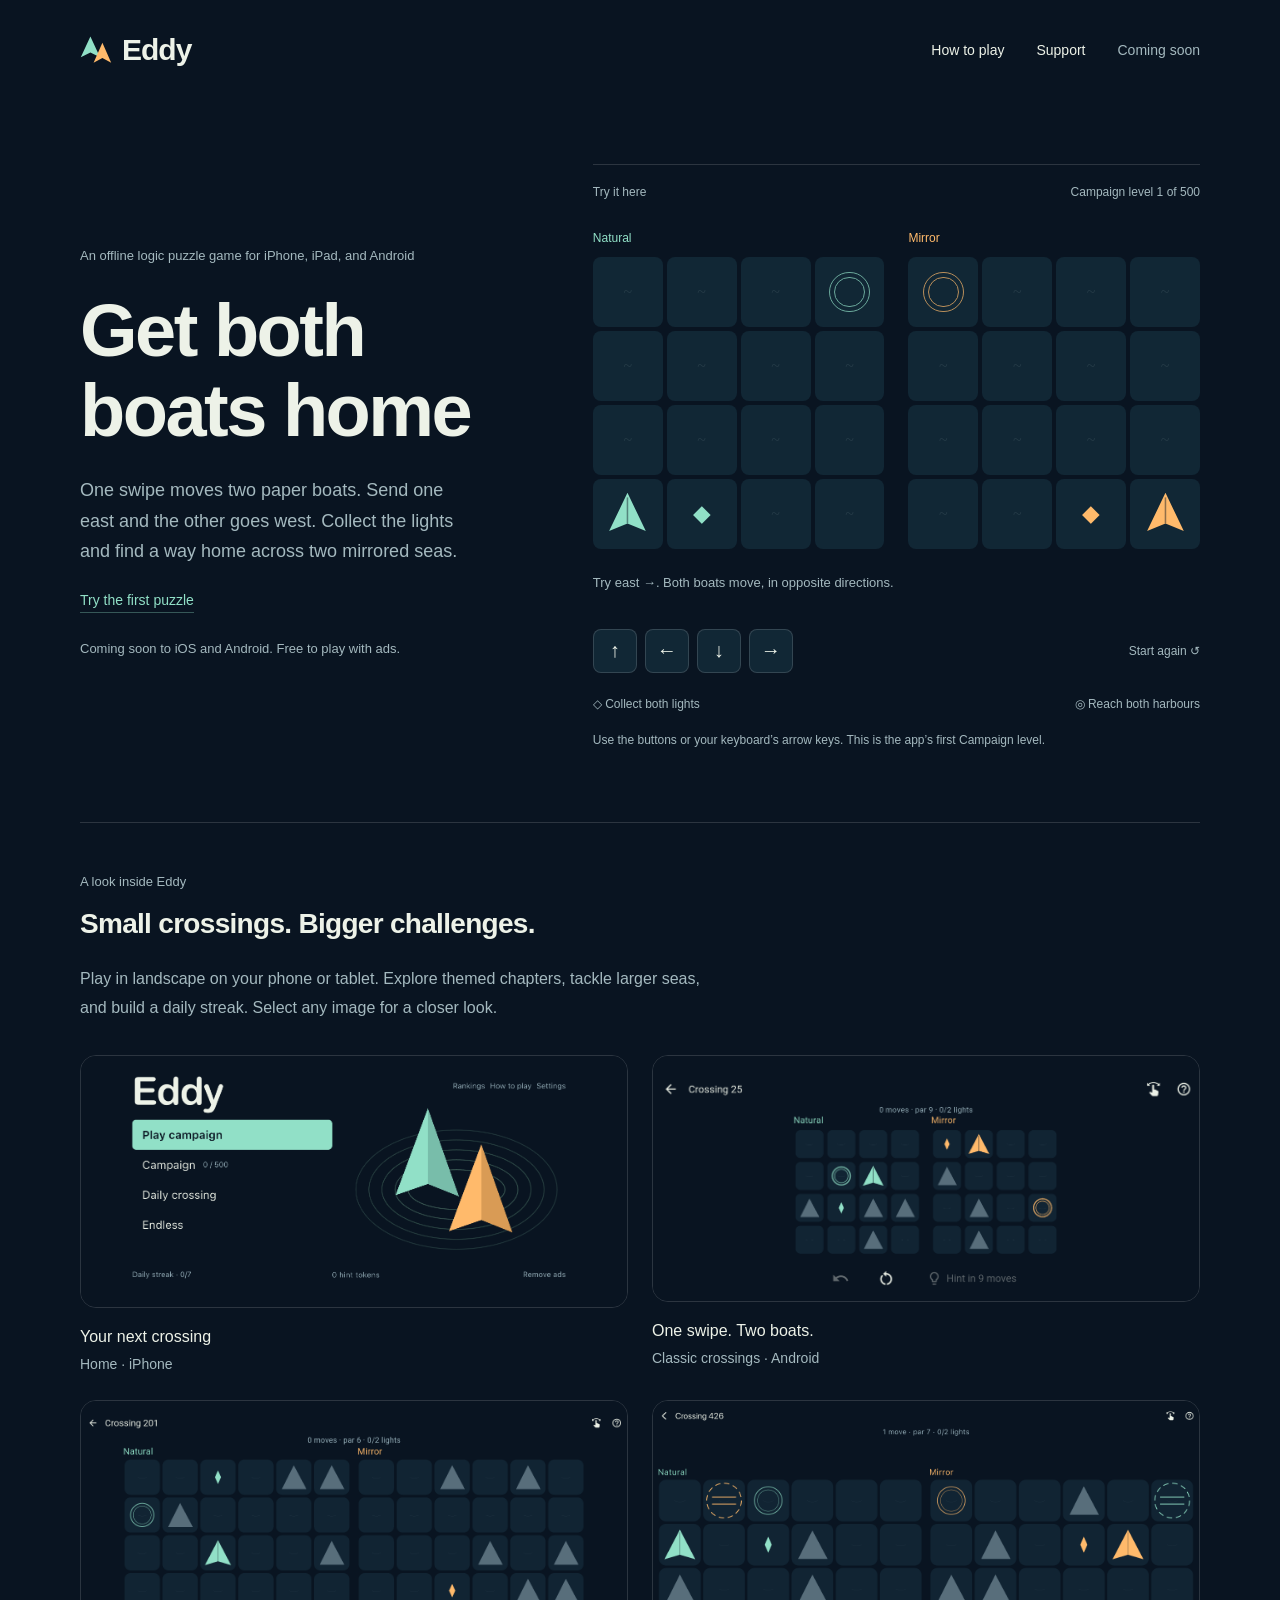
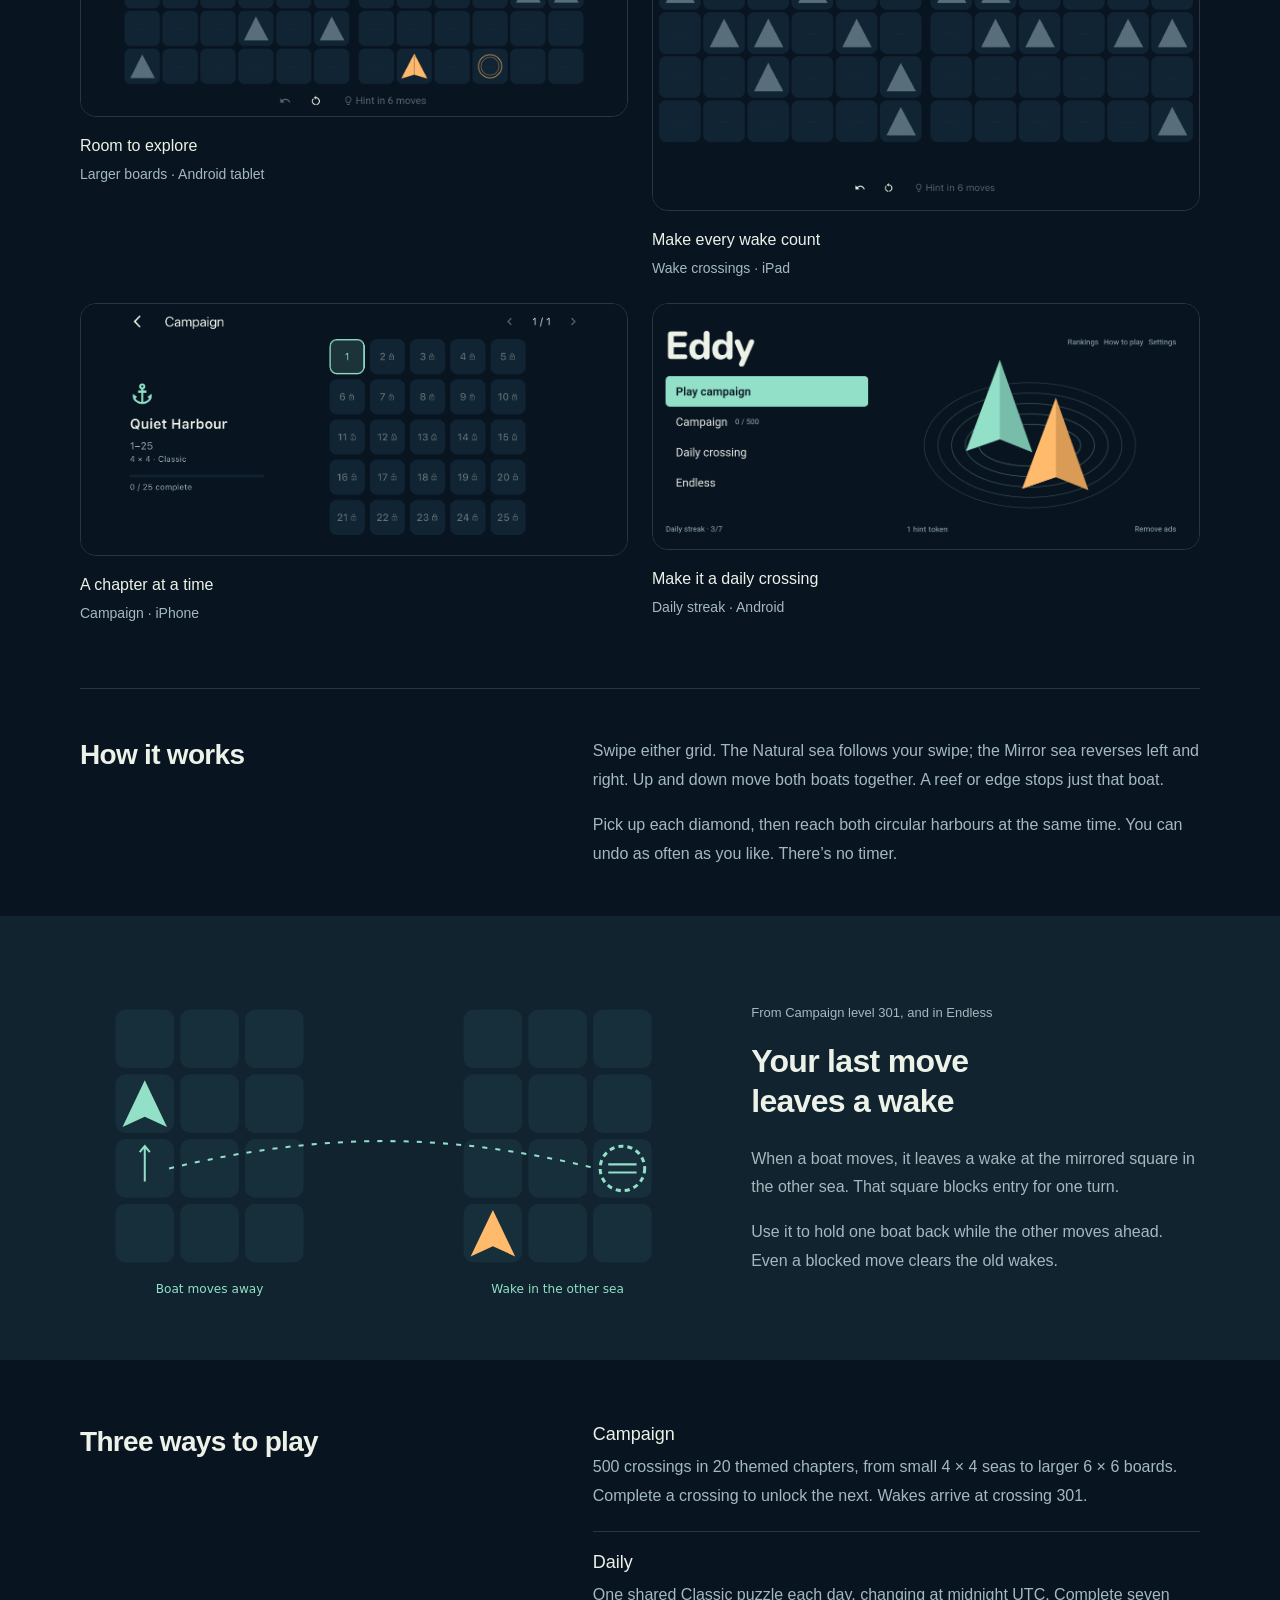
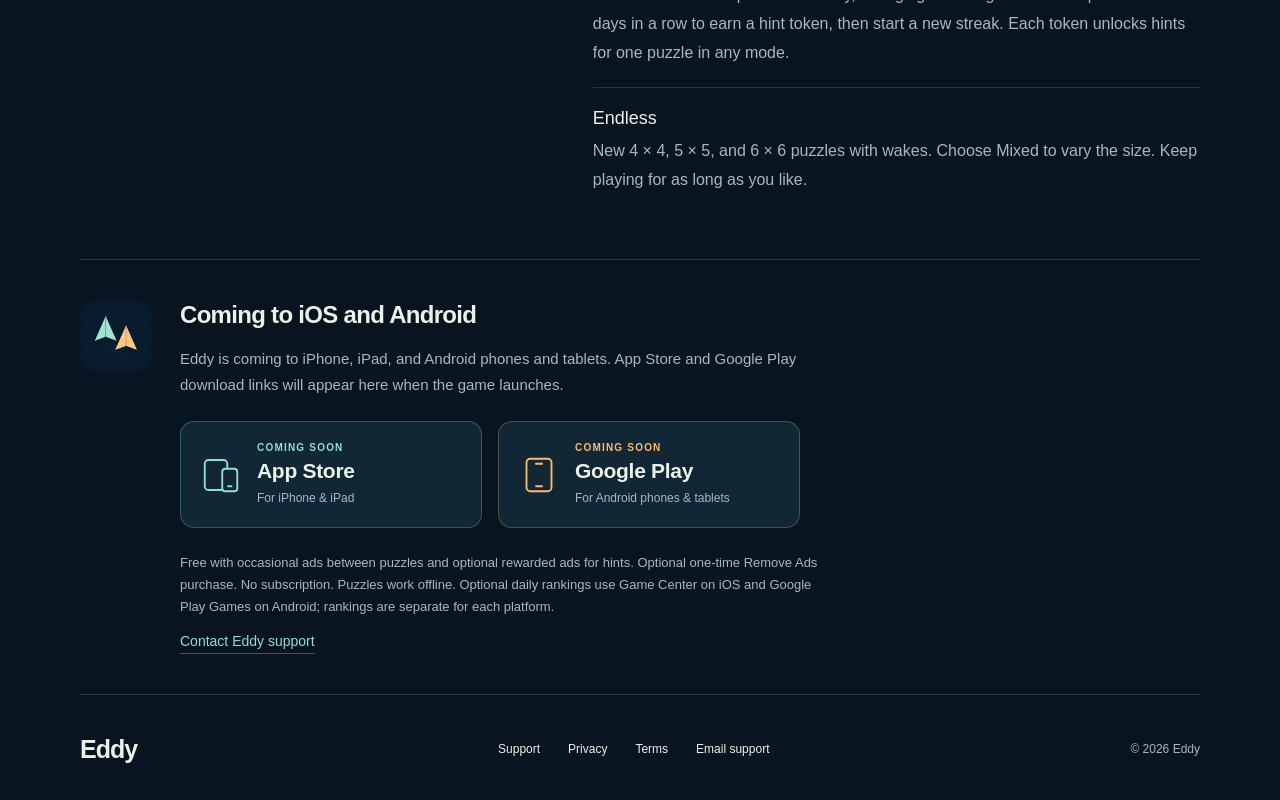
==== commit f2d7b5be: "feat: refresh marketing for the landscape release" ====
--- a/index.html
+++ b/index.html
@@ -7,7 +7,7 @@
     <title>Eddy — Offline Logic Puzzles for iOS &amp; Android</title>
     <meta
       name="description"
-      content="Guide two paper boats through 500 offline logic puzzles, daily challenges, and endless crossings. Coming soon to iOS and Android. Try Eddy in your browser."
+      content="Swipe two boats through 500 offline logic puzzles. Explore themed chapters, daily streaks and endless crossings. Coming soon to iPhone, iPad and Android."
     />
     <link rel="canonical" href="https://eddy.bondoc.cloud/" />
     <meta property="og:type" content="website" />
@@ -16,7 +16,7 @@
     <meta property="og:title" content="Eddy — Offline Logic Puzzles for iOS &amp; Android" />
     <meta
       property="og:description"
-      content="Guide two paper boats through 500 offline logic puzzles, daily challenges, and endless crossings. Coming soon to iOS and Android. Try Eddy in your browser."
+      content="Swipe two boats through 500 offline logic puzzles. Explore themed chapters, daily streaks and endless crossings. Coming soon to iPhone, iPad and Android."
     />
     <meta property="og:url" content="https://eddy.bondoc.cloud/" />
     <meta property="og:image" content="https://eddy.bondoc.cloud/assets/social.png?v=20261117" />
@@ -31,7 +31,7 @@
     <meta name="twitter:title" content="Eddy — Offline Logic Puzzles for iOS &amp; Android" />
     <meta
       name="twitter:description"
-      content="Guide two paper boats through 500 offline logic puzzles, daily challenges, and endless crossings. Coming soon to iOS and Android. Try Eddy in your browser."
+      content="Swipe two boats through 500 offline logic puzzles. Explore themed chapters, daily streaks and endless crossings. Coming soon to iPhone, iPad and Android."
     />
     <meta name="twitter:image" content="https://eddy.bondoc.cloud/assets/social.png?v=20261117" />
     <meta
@@ -57,10 +57,12 @@
             "url": "https://eddy.bondoc.cloud/",
             "applicationCategory": "GameApplication",
             "operatingSystem": ["iOS 16 or later", "iPadOS 16 or later", "Android 7.0 or later"],
-            "description": "Guide two paper boats through 500 offline logic puzzles, daily challenges, and endless crossings. Coming soon to iOS and Android. Try Eddy in your browser.",
+            "description": "Swipe two boats through 500 offline logic puzzles. Explore themed chapters, daily streaks and endless crossings. Coming soon to iPhone, iPad and Android.",
             "image": "https://eddy.bondoc.cloud/assets/app-icon.png",
             "featureList": [
-              "500 campaign levels",
+              "500 campaign levels in themed chapters",
+              "Landscape play with swipe controls",
+              "Seven-day daily streak rewards",
               "Daily logic puzzle",
               "Endless wake puzzles",
               "Offline puzzle play",
@@ -70,10 +72,12 @@
             "inLanguage": "en",
             "isAccessibleForFree": true,
             "screenshot": [
-              "https://eddy.bondoc.cloud/assets/screenshots/android-endless.png",
-              "https://eddy.bondoc.cloud/assets/screenshots/android-six-by-six.png",
-              "https://eddy.bondoc.cloud/assets/screenshots/ios-classic.png",
-              "https://eddy.bondoc.cloud/assets/screenshots/ios-wakes.png"
+              "https://eddy.bondoc.cloud/assets/screenshots/ios-home-landscape.png",
+              "https://eddy.bondoc.cloud/assets/screenshots/android-classic-landscape.png",
+              "https://eddy.bondoc.cloud/assets/screenshots/android-large-landscape.png",
+              "https://eddy.bondoc.cloud/assets/screenshots/ios-wakes-landscape.png",
+              "https://eddy.bondoc.cloud/assets/screenshots/ios-campaign-landscape.png",
+              "https://eddy.bondoc.cloud/assets/screenshots/android-streak-landscape.png"
             ]
           }
         ]
@@ -100,10 +104,10 @@
           <p class="eyebrow">An offline logic puzzle game for iPhone, iPad, and Android</p>
           <h1>Get both<br />boats home</h1>
           <p class="intro">
-            You control two paper boats at once. Send one east and the other goes west. Collect the
-            lights and work out how to get them both to shore.
-          </p>
-          <a class="text-link" href="#try">Try the first puzzle →</a>
+            One swipe moves two paper boats. Send one east and the other goes west. Collect the
+            lights and find a way home across two mirrored seas.
+          </p>
+          <a class="text-link" href="#try">Try the first puzzle</a>
           <p class="availability">Coming soon to iOS and Android. Free to play with ads.</p>
         </div>
         <div class="hero-art" id="try">
@@ -116,11 +120,11 @@
           >
             <div class="seas">
               <div>
-                <div class="sea-label mint">Jade sea</div>
+                <div class="sea-label mint">Natural</div>
                 <div id="sea-a" class="board" role="img" aria-label="Jade sea"></div>
               </div>
               <div>
-                <div class="sea-label gold">Amber sea</div>
+                <div class="sea-label gold">Mirror</div>
                 <div id="sea-b" class="board amber" role="img" aria-label="Amber sea"></div>
               </div>
             </div>
@@ -155,59 +159,114 @@
         <p class="eyebrow">A look inside Eddy</p>
         <h2 id="screenshots-title">Small crossings. Bigger challenges.</h2>
         <p class="screenshots-intro">
-          Start with two small seas, find your rhythm on larger boards, then learn to use the wakes.
+          Play in landscape on your phone or tablet. Explore themed chapters, tackle larger seas,
+          and build a daily streak. Select any image for a closer look.
         </p>
         <div class="screenshot-grid">
           <figure>
-            <img
-              src="/assets/screenshots/ios-classic.png"
-              width="1206"
-              height="2622"
-              loading="lazy"
-              decoding="async"
-              alt="Eddy on iPhone: a 4 by 4 classic crossing with jade and amber boats, reefs, lights, and harbours."
-            />
+            <a
+              href="/assets/screenshots/ios-home-landscape.png"
+              aria-label="View full-size image: Home · iPhone"
+            >
+              <img
+                src="/assets/screenshots/ios-home-landscape.png"
+                width="2622"
+                height="1206"
+                loading="lazy"
+                decoding="async"
+                alt="Eddy on iPhone in landscape, with the game menu beside two paper boats and circular ripples."
+              />
+            </a>
+            <figcaption><strong>Your next crossing</strong><span>Home · iPhone</span></figcaption>
+          </figure>
+          <figure>
+            <a
+              href="/assets/screenshots/android-classic-landscape.png"
+              aria-label="View full-size image: Classic crossings · Android"
+            >
+              <img
+                src="/assets/screenshots/android-classic-landscape.png"
+                width="2264"
+                height="1017"
+                loading="lazy"
+                decoding="async"
+                alt="A landscape classic puzzle on Android, with Natural and Mirror seas side by side."
+              />
+            </a>
             <figcaption>
-              <strong>Find your way</strong><span>Classic crossings · iPhone</span>
+              <strong>One swipe. Two boats.</strong><span>Classic crossings · Android</span>
             </figcaption>
           </figure>
           <figure>
-            <img
-              src="/assets/screenshots/android-six-by-six.png"
-              width="1080"
-              height="1920"
-              loading="lazy"
-              decoding="async"
-              alt="Eddy on Android: crossing 201 with two 6 by 6 seas and mirrored direction controls."
-            />
+            <a
+              href="/assets/screenshots/android-large-landscape.png"
+              aria-label="View full-size image: Larger boards · Android tablet"
+            >
+              <img
+                src="/assets/screenshots/android-large-landscape.png"
+                width="2560"
+                height="1480"
+                loading="lazy"
+                decoding="async"
+                alt="Two 6 by 6 seas on an Android tablet, with reefs, lights and harbours."
+              />
+            </a>
             <figcaption>
-              <strong>Room to explore</strong><span>Larger boards · Android</span>
+              <strong>Room to explore</strong><span>Larger boards · Android tablet</span>
             </figcaption>
           </figure>
           <figure>
-            <img
-              src="/assets/screenshots/ios-wakes.png"
-              width="1206"
-              height="2622"
-              loading="lazy"
-              decoding="async"
-              alt="Eddy on iPhone: crossing 426 after one move, with striped wake rings in the opposite sea."
-            />
+            <a
+              href="/assets/screenshots/ios-wakes-landscape.png"
+              aria-label="View full-size image: Wake crossings · iPad"
+            >
+              <img
+                src="/assets/screenshots/ios-wakes-landscape.png"
+                width="2752"
+                height="2064"
+                loading="lazy"
+                decoding="async"
+                alt="A landscape wake puzzle on iPad, with striped wake rings in the opposite sea."
+              />
+            </a>
             <figcaption>
-              <strong>Make every wake count</strong><span>Wake crossings · iPhone</span>
+              <strong>Make every wake count</strong><span>Wake crossings · iPad</span>
             </figcaption>
           </figure>
           <figure>
-            <img
-              src="/assets/screenshots/android-endless.png"
-              width="1080"
-              height="1920"
-              loading="lazy"
-              decoding="async"
-              alt="Eddy on Android: Endless currents with 4 by 4, 5 by 5, 6 by 6, and mixed board sizes."
-            />
+            <a
+              href="/assets/screenshots/ios-campaign-landscape.png"
+              aria-label="View full-size image: Campaign · iPhone"
+            >
+              <img
+                src="/assets/screenshots/ios-campaign-landscape.png"
+                width="2622"
+                height="1206"
+                loading="lazy"
+                decoding="async"
+                alt="The themed campaign chapter view on iPhone, showing its grid of crossings."
+              />
+            </a>
             <figcaption>
-              <strong>Keep sailing</strong><span>Endless currents · Android</span>
+              <strong>A chapter at a time</strong><span>Campaign · iPhone</span>
+            </figcaption>
+          </figure>
+          <figure>
+            <a
+              href="/assets/screenshots/android-streak-landscape.png"
+              aria-label="View full-size image: Daily streak · Android"
+            >
+              <img
+                src="/assets/screenshots/android-streak-landscape.png"
+                width="2264"
+                height="1017"
+                loading="lazy"
+                decoding="async"
+                alt="The Android home menu showing daily streak progress and the available hint-token balance."
+              />
+            </a>
+            <figcaption>
+              <strong>Make it a daily crossing</strong><span>Daily streak · Android</span>
             </figcaption>
           </figure>
         </div>
@@ -216,8 +275,8 @@
         <h2>How it works</h2>
         <div class="rules">
           <p>
-            North and south move both boats together. East and west move them in opposite
-            directions. A reef or an edge stops only the boat that hits it.
+            Swipe either grid. The Natural sea follows your swipe; the Mirror sea reverses left and
+            right. Up and down move both boats together. A reef or edge stops just that boat.
           </p>
           <p>
             Pick up each diamond, then reach both circular harbours at the same time. You can undo
@@ -319,14 +378,17 @@
           <div>
             <dt>Campaign</dt>
             <dd>
-              500 levels on 4 × 4, 5 × 5, and 6 × 6 boards. The first 300 use classic rules: 100 of
-              each size. Wakes arrive at level 301, with 50 levels on 4 × 4, 75 on 5 × 5, and 75 on
-              6 × 6.
+              500 crossings in 20 themed chapters, from small 4 × 4 seas to larger 6 × 6 boards.
+              Complete a crossing to unlock the next. Wakes arrive at crossing 301.
             </dd>
           </div>
           <div>
             <dt>Daily</dt>
-            <dd>One shared Classic puzzle each day. A new one arrives at midnight UTC.</dd>
+            <dd>
+              One shared Classic puzzle each day, changing at midnight UTC. Complete seven days in a
+              row to earn a hint token, then start a new streak. Each token unlocks hints for one
+              puzzle in any mode.
+            </dd>
           </div>
           <div>
             <dt>Endless</dt>
@@ -380,7 +442,7 @@
             rankings use Game Center on iOS and Google Play Games on Android; rankings are separate
             for each platform.
           </p>
-          <a class="text-link" href="/support/">Contact Eddy support →</a>
+          <a class="text-link" href="/support/">Contact Eddy support</a>
         </div>
       </section>
     </main>
--- a/style.css
+++ b/style.css
@@ -293,12 +293,19 @@
 }
 .screenshot-grid {
   display: grid;
-  grid-template-columns: repeat(4, minmax(0, 1fr));
+  grid-template-columns: repeat(2, minmax(0, 1fr));
   gap: 24px;
   align-items: start;
 }
 .screenshot-grid figure {
   margin: 0;
+}
+.screenshot-grid a {
+  display: block;
+  border-radius: 16px;
+}
+.screenshot-grid a:hover img {
+  border-color: var(--mint);
 }
 .screenshot-grid img {
   display: block;
@@ -309,7 +316,7 @@
 }
 .screenshot-grid figcaption {
   margin-top: 16px;
-  font-size: 14px;
+  font-size: 1rem;
   line-height: 1.6;
 }
 .screenshot-grid figcaption strong,
@@ -322,7 +329,7 @@
 .screenshot-grid figcaption span {
   margin-top: 4px;
   color: var(--muted);
-  font-size: 12px;
+  font-size: 0.875rem;
 }
 .how {
   display: grid;
@@ -528,9 +535,6 @@
   border-radius: 8px;
 }
 @media (max-width: 900px) {
-  .screenshot-grid {
-    grid-template-columns: repeat(2, minmax(0, 1fr));
-  }
   .wrap {
     width: calc(100% - 40px);
   }
@@ -589,17 +593,15 @@
   }
 }
 @media (max-width: 640px) {
+  .screenshot-grid {
+    grid-template-columns: 1fr;
+    gap: 32px;
+  }
   .store-status {
     grid-template-columns: 1fr;
   }
 }
 @media (max-width: 480px) {
-  .screenshot-grid {
-    grid-template-columns: 1fr;
-    max-width: 320px;
-    margin-inline: auto;
-    gap: 32px;
-  }
   .seas {
     gap: 16px;
   }
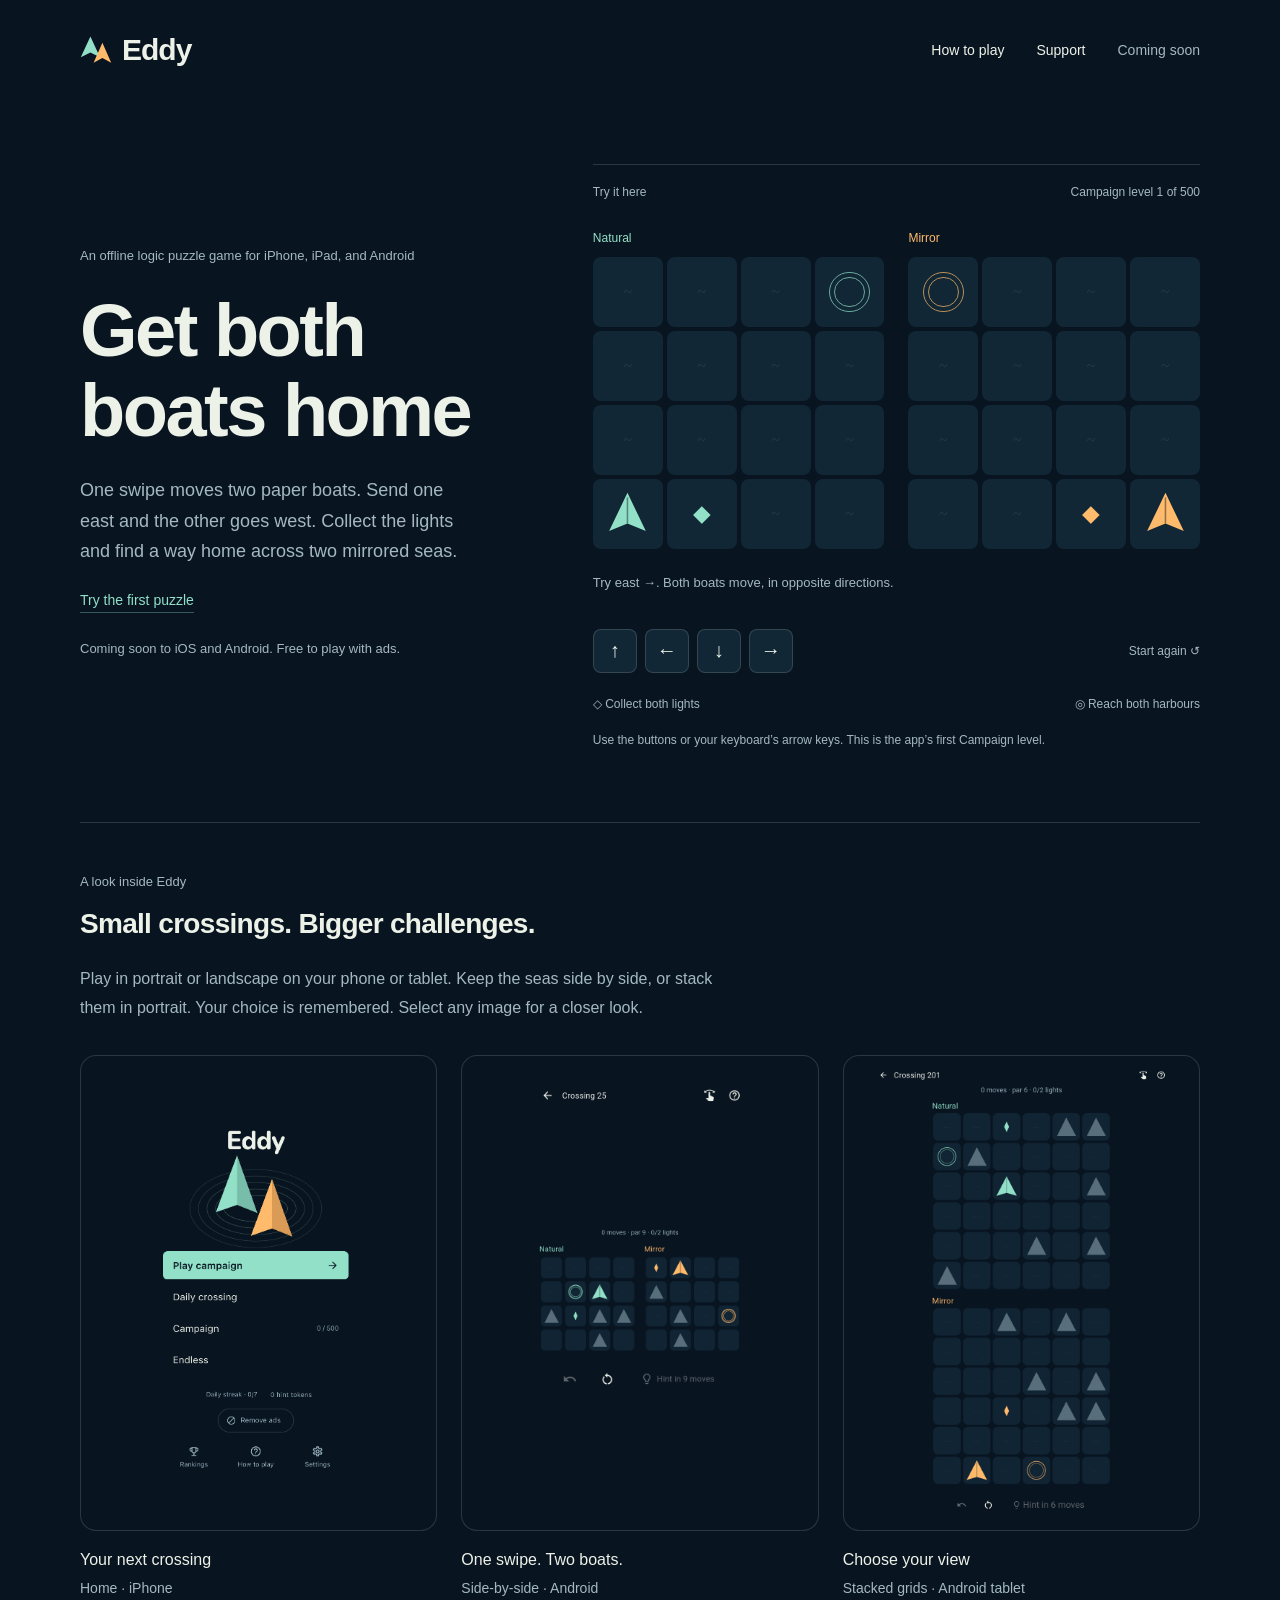
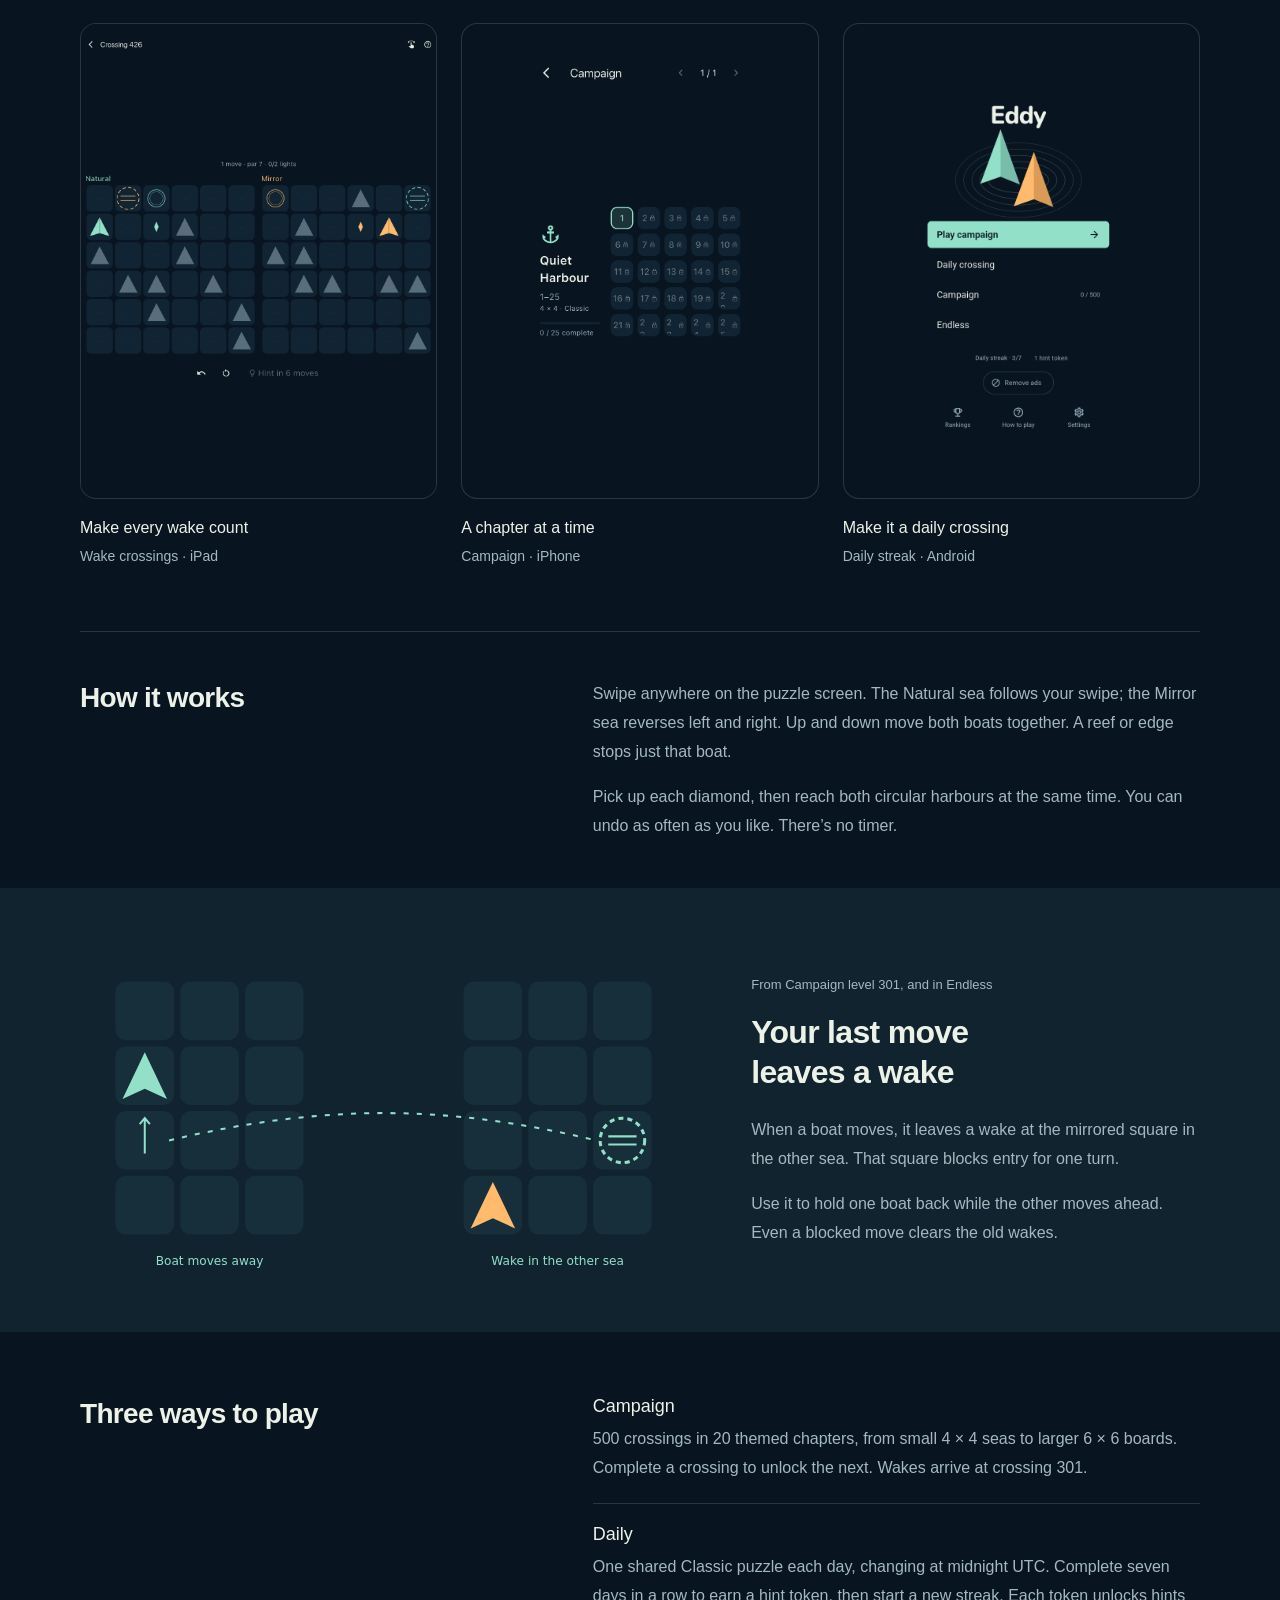
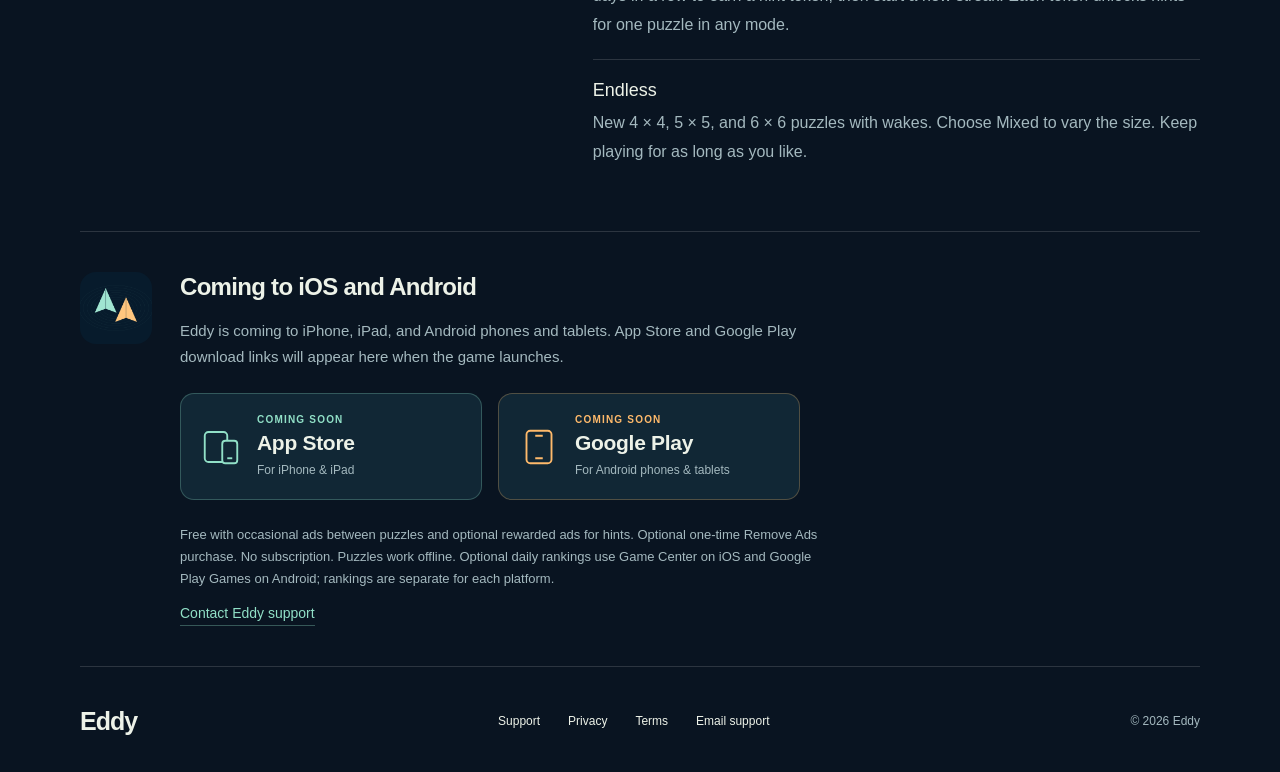
==== commit 98a59877: "feat: refresh marketing for portrait play" ====
--- a/index.html
+++ b/index.html
@@ -7,7 +7,7 @@
     <title>Eddy — Offline Logic Puzzles for iOS &amp; Android</title>
     <meta
       name="description"
-      content="Swipe two boats through 500 offline logic puzzles. Explore themed chapters, daily streaks and endless crossings. Coming soon to iPhone, iPad and Android."
+      content="Guide two boats through 500 offline logic puzzles. Play in portrait or landscape, explore themed chapters and build daily streaks. Coming to iOS and Android."
     />
     <link rel="canonical" href="https://eddy.bondoc.cloud/" />
     <meta property="og:type" content="website" />
@@ -16,7 +16,7 @@
     <meta property="og:title" content="Eddy — Offline Logic Puzzles for iOS &amp; Android" />
     <meta
       property="og:description"
-      content="Swipe two boats through 500 offline logic puzzles. Explore themed chapters, daily streaks and endless crossings. Coming soon to iPhone, iPad and Android."
+      content="Guide two boats through 500 offline logic puzzles. Play in portrait or landscape, explore themed chapters and build daily streaks. Coming to iOS and Android."
     />
     <meta property="og:url" content="https://eddy.bondoc.cloud/" />
     <meta property="og:image" content="https://eddy.bondoc.cloud/assets/social.png?v=20261117" />
@@ -31,7 +31,7 @@
     <meta name="twitter:title" content="Eddy — Offline Logic Puzzles for iOS &amp; Android" />
     <meta
       name="twitter:description"
-      content="Swipe two boats through 500 offline logic puzzles. Explore themed chapters, daily streaks and endless crossings. Coming soon to iPhone, iPad and Android."
+      content="Guide two boats through 500 offline logic puzzles. Play in portrait or landscape, explore themed chapters and build daily streaks. Coming to iOS and Android."
     />
     <meta name="twitter:image" content="https://eddy.bondoc.cloud/assets/social.png?v=20261117" />
     <meta
@@ -57,11 +57,12 @@
             "url": "https://eddy.bondoc.cloud/",
             "applicationCategory": "GameApplication",
             "operatingSystem": ["iOS 16 or later", "iPadOS 16 or later", "Android 7.0 or later"],
-            "description": "Swipe two boats through 500 offline logic puzzles. Explore themed chapters, daily streaks and endless crossings. Coming soon to iPhone, iPad and Android.",
+            "description": "Guide two boats through 500 offline logic puzzles. Play in portrait or landscape, explore themed chapters and build daily streaks. Coming to iOS and Android.",
             "image": "https://eddy.bondoc.cloud/assets/app-icon.png",
             "featureList": [
               "500 campaign levels in themed chapters",
-              "Landscape play with swipe controls",
+              "Portrait and landscape play with full-screen swipe controls",
+              "Saved side-by-side or stacked portrait grid layouts",
               "Seven-day daily streak rewards",
               "Daily logic puzzle",
               "Endless wake puzzles",
@@ -72,12 +73,12 @@
             "inLanguage": "en",
             "isAccessibleForFree": true,
             "screenshot": [
-              "https://eddy.bondoc.cloud/assets/screenshots/ios-home-landscape.png",
-              "https://eddy.bondoc.cloud/assets/screenshots/android-classic-landscape.png",
-              "https://eddy.bondoc.cloud/assets/screenshots/android-large-landscape.png",
-              "https://eddy.bondoc.cloud/assets/screenshots/ios-wakes-landscape.png",
-              "https://eddy.bondoc.cloud/assets/screenshots/ios-campaign-landscape.png",
-              "https://eddy.bondoc.cloud/assets/screenshots/android-streak-landscape.png"
+              "https://eddy.bondoc.cloud/assets/screenshots/ios-home-portrait.png",
+              "https://eddy.bondoc.cloud/assets/screenshots/android-classic-portrait.png",
+              "https://eddy.bondoc.cloud/assets/screenshots/android-large-stacked.png",
+              "https://eddy.bondoc.cloud/assets/screenshots/ios-wakes-portrait.png",
+              "https://eddy.bondoc.cloud/assets/screenshots/ios-campaign-portrait.png",
+              "https://eddy.bondoc.cloud/assets/screenshots/android-streak-portrait.png"
             ]
           }
         ]
@@ -159,74 +160,74 @@
         <p class="eyebrow">A look inside Eddy</p>
         <h2 id="screenshots-title">Small crossings. Bigger challenges.</h2>
         <p class="screenshots-intro">
-          Play in landscape on your phone or tablet. Explore themed chapters, tackle larger seas,
-          and build a daily streak. Select any image for a closer look.
+          Play in portrait or landscape on your phone or tablet. Keep the seas side by side, or
+          stack them in portrait. Your choice is remembered. Select any image for a closer look.
         </p>
         <div class="screenshot-grid">
           <figure>
             <a
-              href="/assets/screenshots/ios-home-landscape.png"
+              href="/assets/screenshots/ios-home-portrait.png"
               aria-label="View full-size image: Home · iPhone"
             >
               <img
-                src="/assets/screenshots/ios-home-landscape.png"
-                width="2622"
-                height="1206"
-                loading="lazy"
-                decoding="async"
-                alt="Eddy on iPhone in landscape, with the game menu beside two paper boats and circular ripples."
+                src="/assets/screenshots/ios-home-portrait.png"
+                width="1206"
+                height="2622"
+                loading="lazy"
+                decoding="async"
+                alt="The portrait Eddy menu on iPhone, with two paper boats above Campaign, Daily crossing and Endless."
               />
             </a>
             <figcaption><strong>Your next crossing</strong><span>Home · iPhone</span></figcaption>
           </figure>
           <figure>
             <a
-              href="/assets/screenshots/android-classic-landscape.png"
-              aria-label="View full-size image: Classic crossings · Android"
-            >
-              <img
-                src="/assets/screenshots/android-classic-landscape.png"
-                width="2264"
-                height="1017"
-                loading="lazy"
-                decoding="async"
-                alt="A landscape classic puzzle on Android, with Natural and Mirror seas side by side."
+              href="/assets/screenshots/android-classic-portrait.png"
+              aria-label="View full-size image: Side-by-side · Android"
+            >
+              <img
+                src="/assets/screenshots/android-classic-portrait.png"
+                width="1080"
+                height="2400"
+                loading="lazy"
+                decoding="async"
+                alt="A portrait classic puzzle on Android, with Natural and Mirror seas side by side."
               />
             </a>
             <figcaption>
-              <strong>One swipe. Two boats.</strong><span>Classic crossings · Android</span>
+              <strong>One swipe. Two boats.</strong><span>Side-by-side · Android</span>
             </figcaption>
           </figure>
           <figure>
             <a
-              href="/assets/screenshots/android-large-landscape.png"
-              aria-label="View full-size image: Larger boards · Android tablet"
-            >
-              <img
-                src="/assets/screenshots/android-large-landscape.png"
-                width="2560"
-                height="1480"
-                loading="lazy"
-                decoding="async"
-                alt="Two 6 by 6 seas on an Android tablet, with reefs, lights and harbours."
+              href="/assets/screenshots/android-large-stacked.png"
+              aria-label="View full-size image: Stacked grids · Android tablet"
+            >
+              <img
+                src="/assets/screenshots/android-large-stacked.png"
+                width="1600"
+                height="2560"
+                loading="lazy"
+                decoding="async"
+                alt="Two 6 by 6 seas stacked vertically on an Android tablet, with reefs, lights and harbours."
               />
             </a>
             <figcaption>
-              <strong>Room to explore</strong><span>Larger boards · Android tablet</span>
+              <strong>Choose your view</strong><span>Stacked grids · Android tablet</span>
             </figcaption>
           </figure>
           <figure>
             <a
-              href="/assets/screenshots/ios-wakes-landscape.png"
+              href="/assets/screenshots/ios-wakes-portrait.png"
               aria-label="View full-size image: Wake crossings · iPad"
             >
               <img
-                src="/assets/screenshots/ios-wakes-landscape.png"
-                width="2752"
-                height="2064"
-                loading="lazy"
-                decoding="async"
-                alt="A landscape wake puzzle on iPad, with striped wake rings in the opposite sea."
+                src="/assets/screenshots/ios-wakes-portrait.png"
+                width="2064"
+                height="2752"
+                loading="lazy"
+                decoding="async"
+                alt="A portrait wake puzzle on iPad, with the Natural and Mirror grids side by side."
               />
             </a>
             <figcaption>
@@ -235,16 +236,16 @@
           </figure>
           <figure>
             <a
-              href="/assets/screenshots/ios-campaign-landscape.png"
+              href="/assets/screenshots/ios-campaign-portrait.png"
               aria-label="View full-size image: Campaign · iPhone"
             >
               <img
-                src="/assets/screenshots/ios-campaign-landscape.png"
-                width="2622"
-                height="1206"
-                loading="lazy"
-                decoding="async"
-                alt="The themed campaign chapter view on iPhone, showing its grid of crossings."
+                src="/assets/screenshots/ios-campaign-portrait.png"
+                width="1206"
+                height="2622"
+                loading="lazy"
+                decoding="async"
+                alt="The portrait campaign chapter view on iPhone, showing its grid of crossings."
               />
             </a>
             <figcaption>
@@ -253,16 +254,16 @@
           </figure>
           <figure>
             <a
-              href="/assets/screenshots/android-streak-landscape.png"
+              href="/assets/screenshots/android-streak-portrait.png"
               aria-label="View full-size image: Daily streak · Android"
             >
               <img
-                src="/assets/screenshots/android-streak-landscape.png"
-                width="2264"
-                height="1017"
-                loading="lazy"
-                decoding="async"
-                alt="The Android home menu showing daily streak progress and the available hint-token balance."
+                src="/assets/screenshots/android-streak-portrait.png"
+                width="1080"
+                height="2400"
+                loading="lazy"
+                decoding="async"
+                alt="The portrait Android home menu showing daily streak progress and the available hint-token balance."
               />
             </a>
             <figcaption>
@@ -275,8 +276,9 @@
         <h2>How it works</h2>
         <div class="rules">
           <p>
-            Swipe either grid. The Natural sea follows your swipe; the Mirror sea reverses left and
-            right. Up and down move both boats together. A reef or edge stops just that boat.
+            Swipe anywhere on the puzzle screen. The Natural sea follows your swipe; the Mirror sea
+            reverses left and right. Up and down move both boats together. A reef or edge stops just
+            that boat.
           </p>
           <p>
             Pick up each diamond, then reach both circular harbours at the same time. You can undo
--- a/style.css
+++ b/style.css
@@ -293,7 +293,7 @@
 }
 .screenshot-grid {
   display: grid;
-  grid-template-columns: repeat(2, minmax(0, 1fr));
+  grid-template-columns: repeat(3, minmax(0, 1fr));
   gap: 24px;
   align-items: start;
 }
@@ -311,6 +311,9 @@
   display: block;
   width: 100%;
   height: auto;
+  aspect-ratio: 3 / 4;
+  object-fit: contain;
+  background: #081520;
   border: 1px solid var(--line);
   border-radius: 16px;
 }
@@ -535,6 +538,9 @@
   border-radius: 8px;
 }
 @media (max-width: 900px) {
+  .screenshot-grid {
+    grid-template-columns: repeat(2, minmax(0, 1fr));
+  }
   .wrap {
     width: calc(100% - 40px);
   }
@@ -595,6 +601,8 @@
 @media (max-width: 640px) {
   .screenshot-grid {
     grid-template-columns: 1fr;
+    max-width: 400px;
+    margin-inline: auto;
     gap: 32px;
   }
   .store-status {
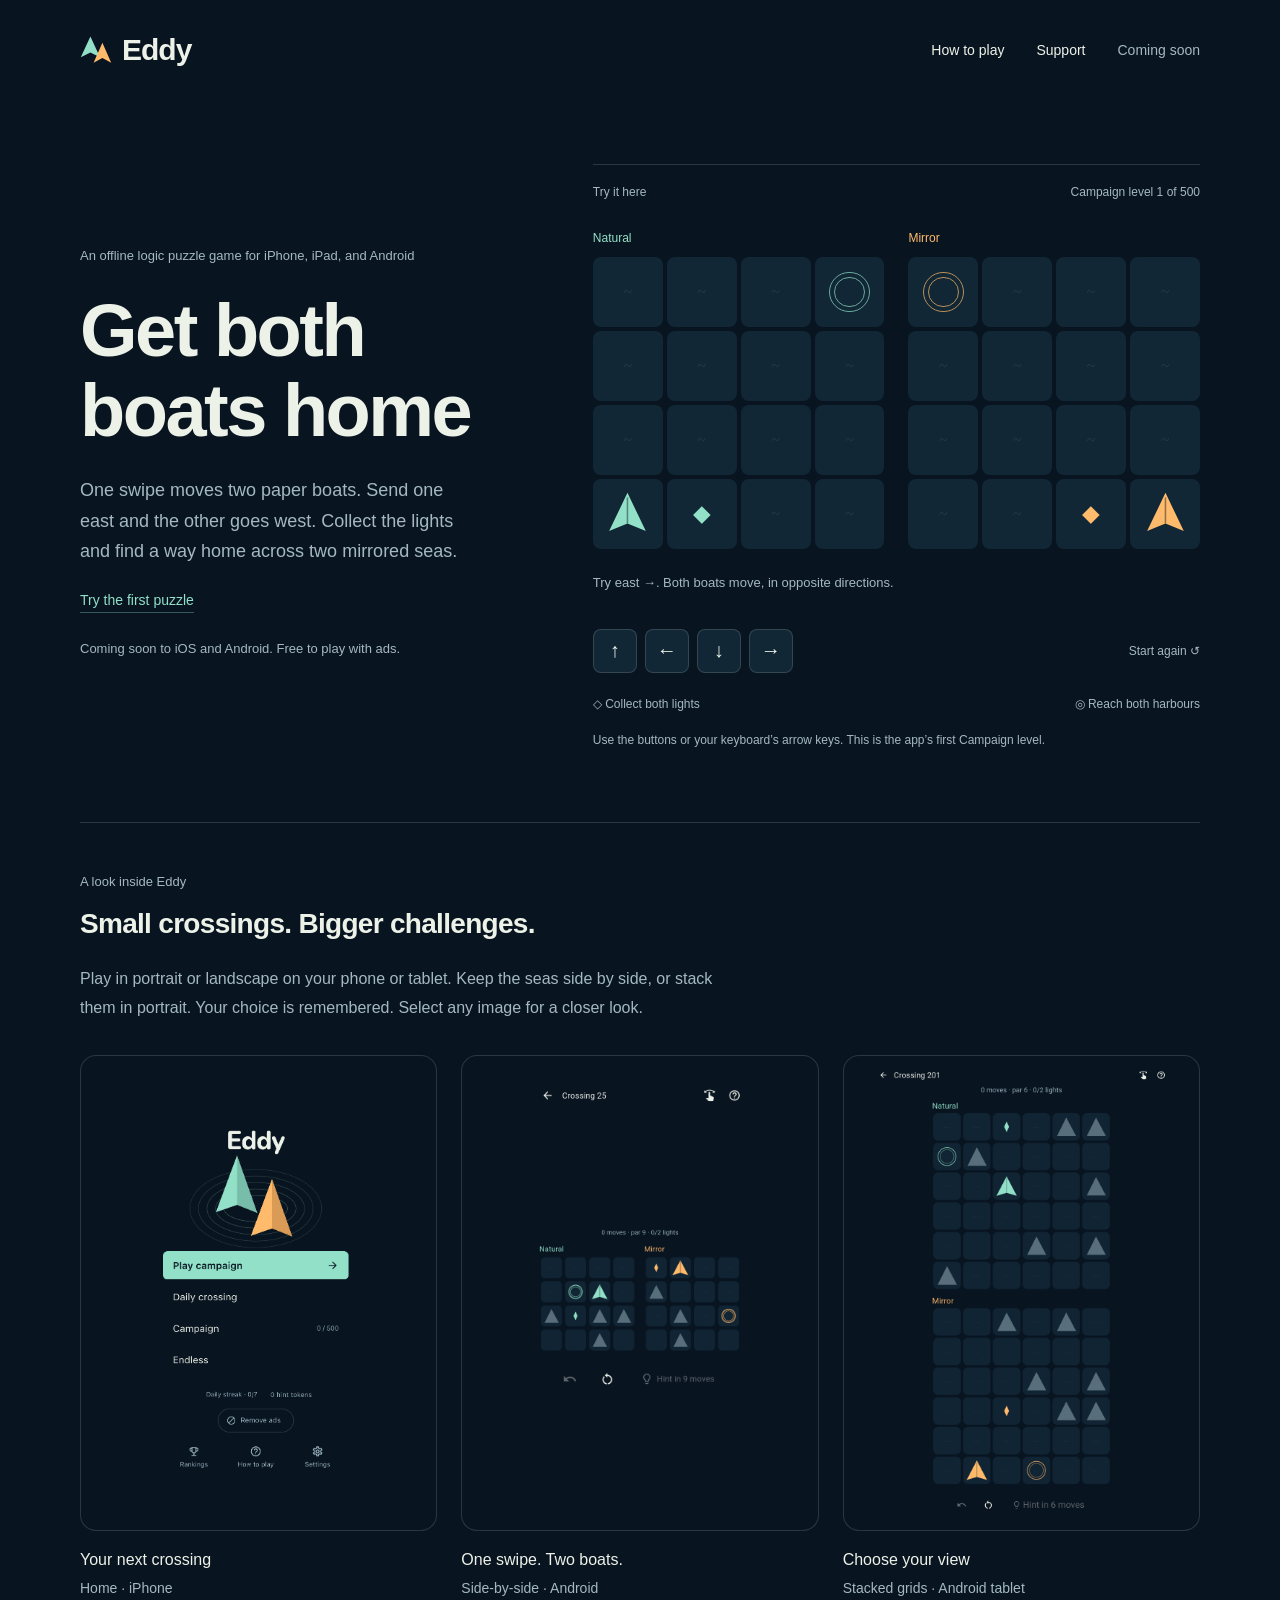
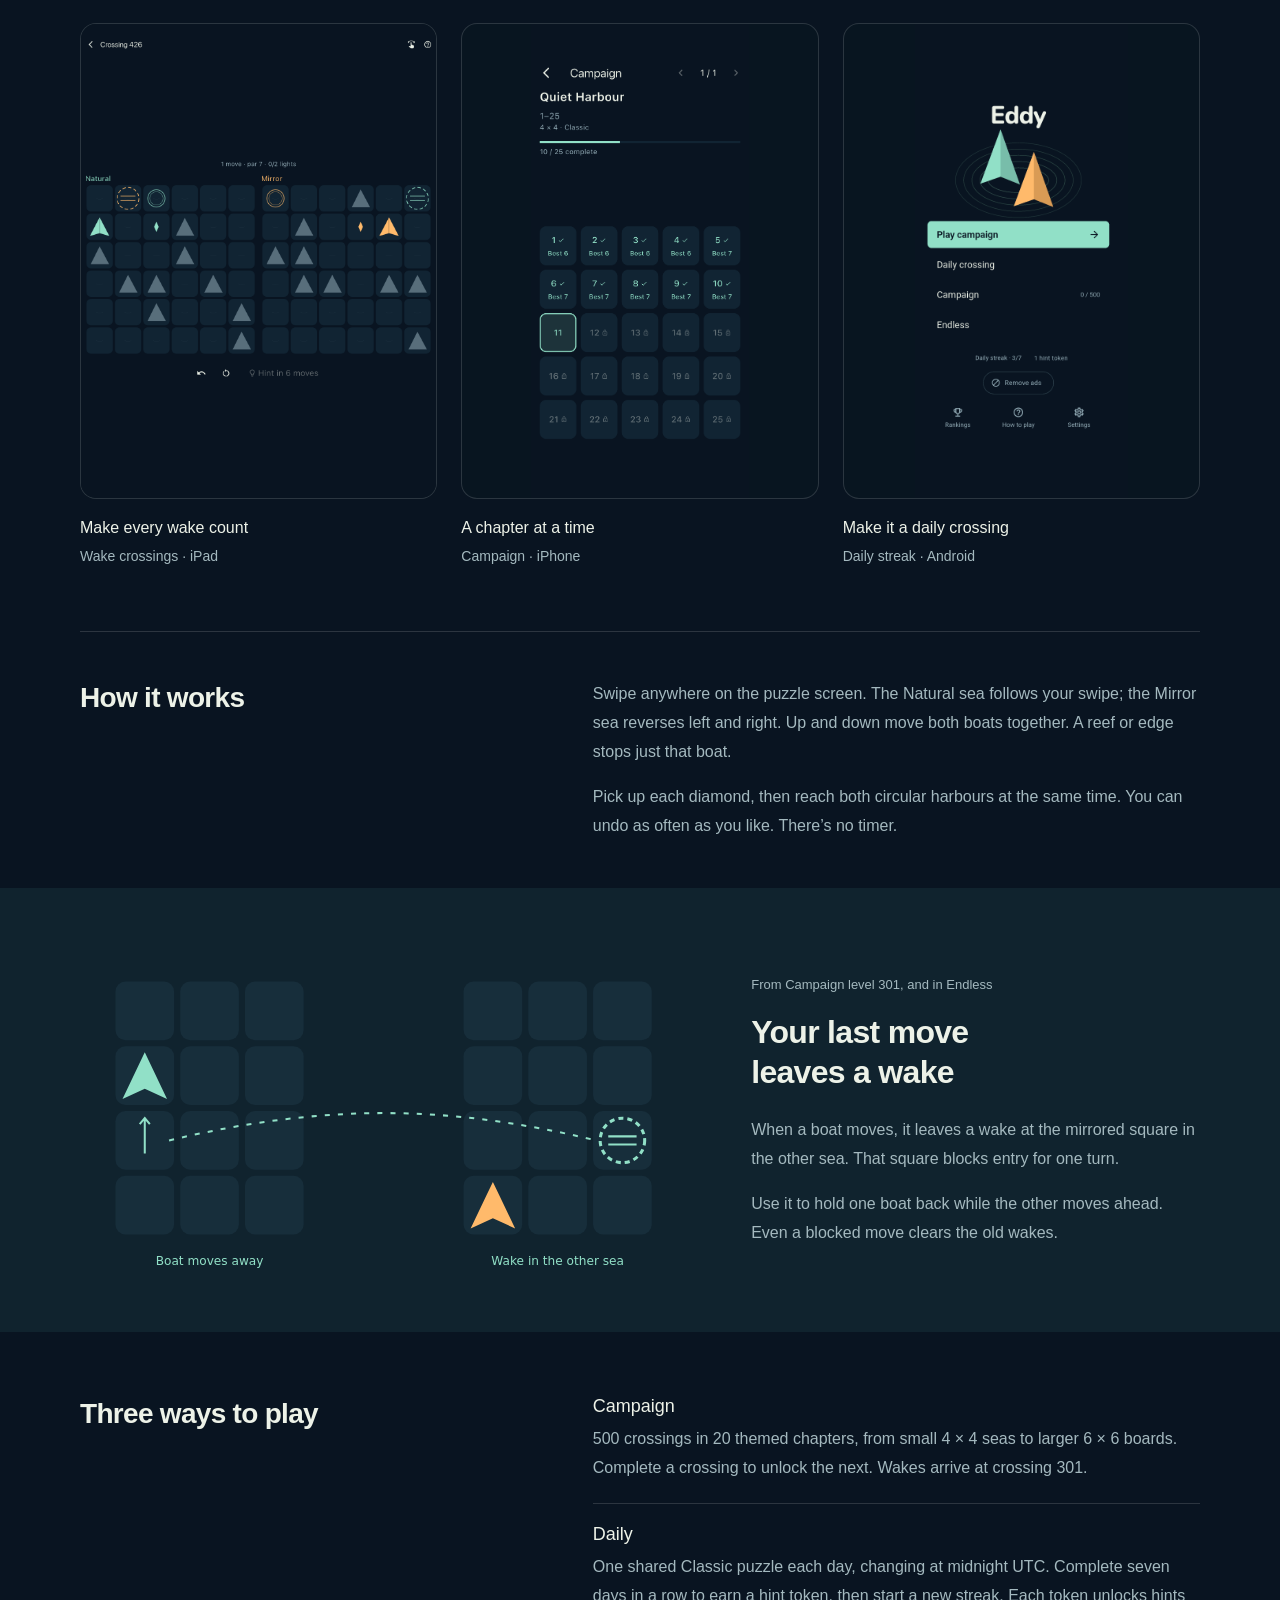
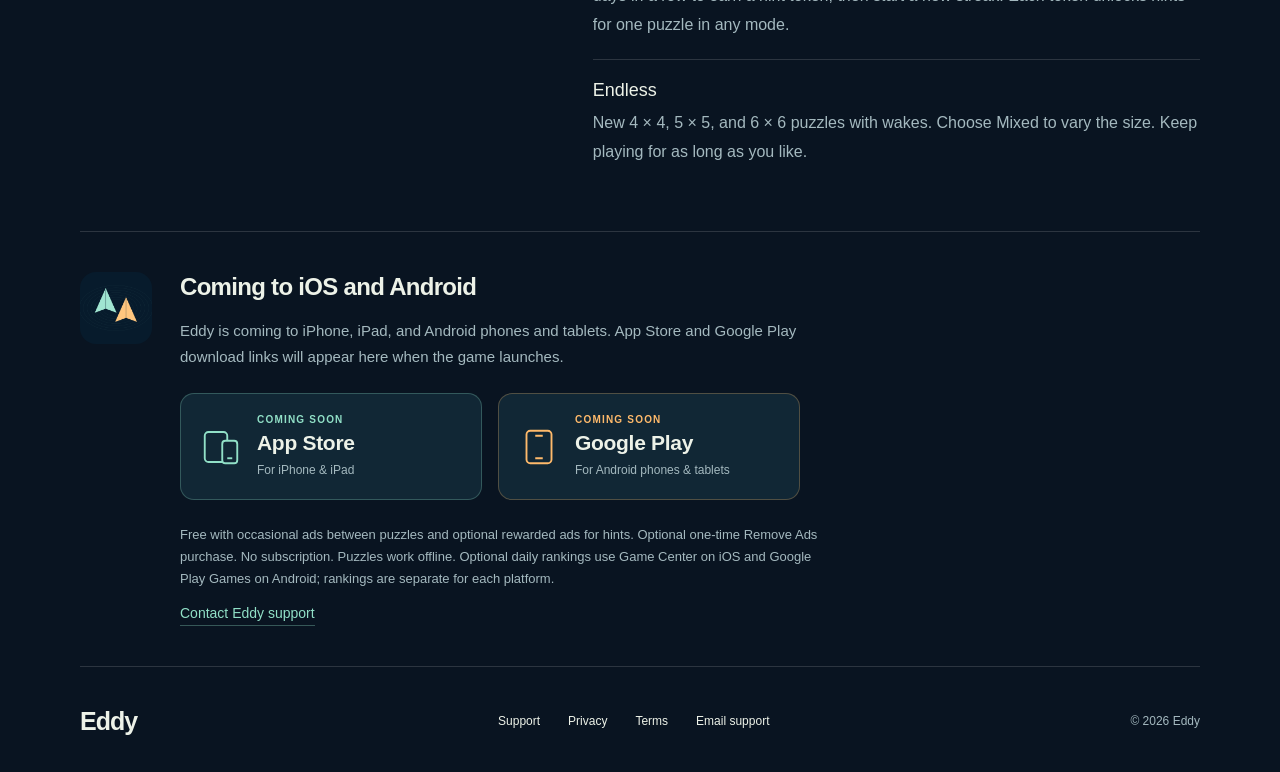
==== commit 05058a6e: "fix: refresh portrait campaign screenshot" ====
--- a/index.html
+++ b/index.html
@@ -245,7 +245,7 @@
                 height="2622"
                 loading="lazy"
                 decoding="async"
-                alt="The portrait campaign chapter view on iPhone, showing its grid of crossings."
+                alt="The portrait campaign on iPhone, with chapter details above 25 crossings and personal best move counts on completed puzzles."
               />
             </a>
             <figcaption>
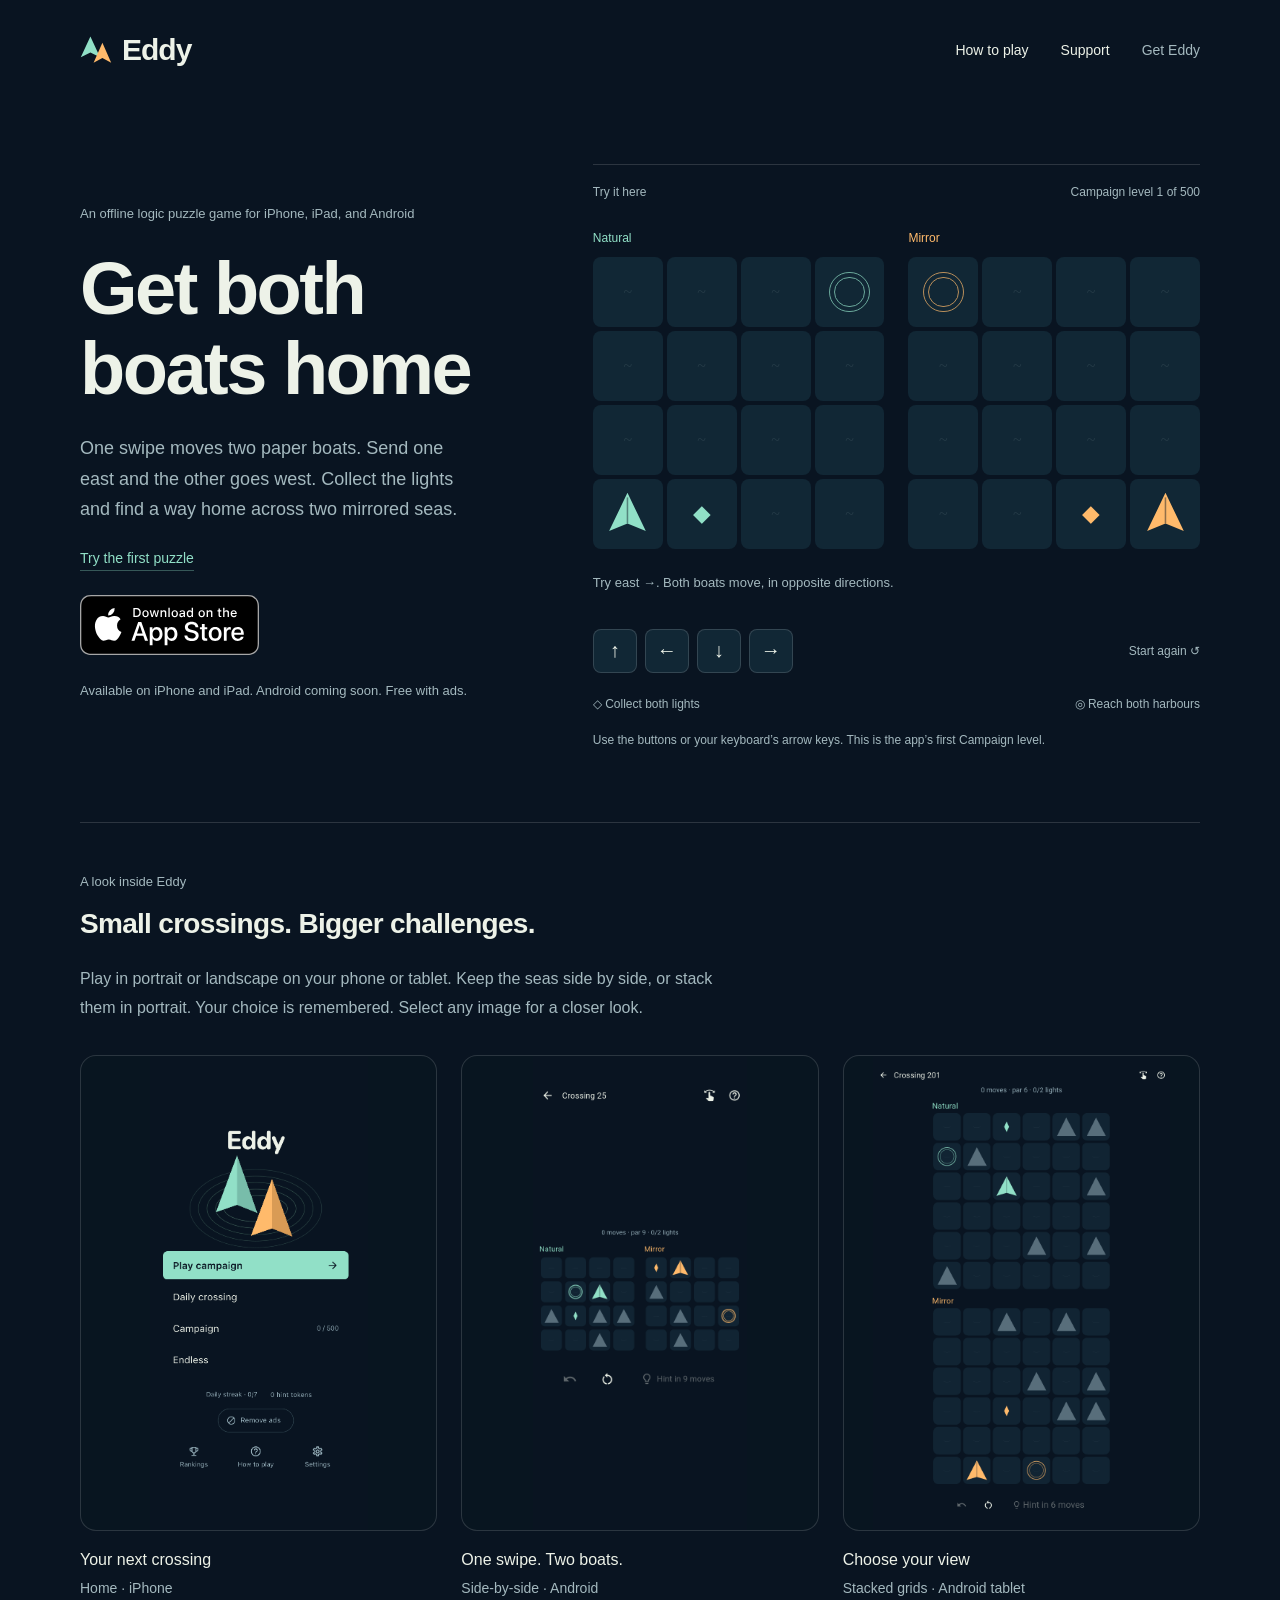
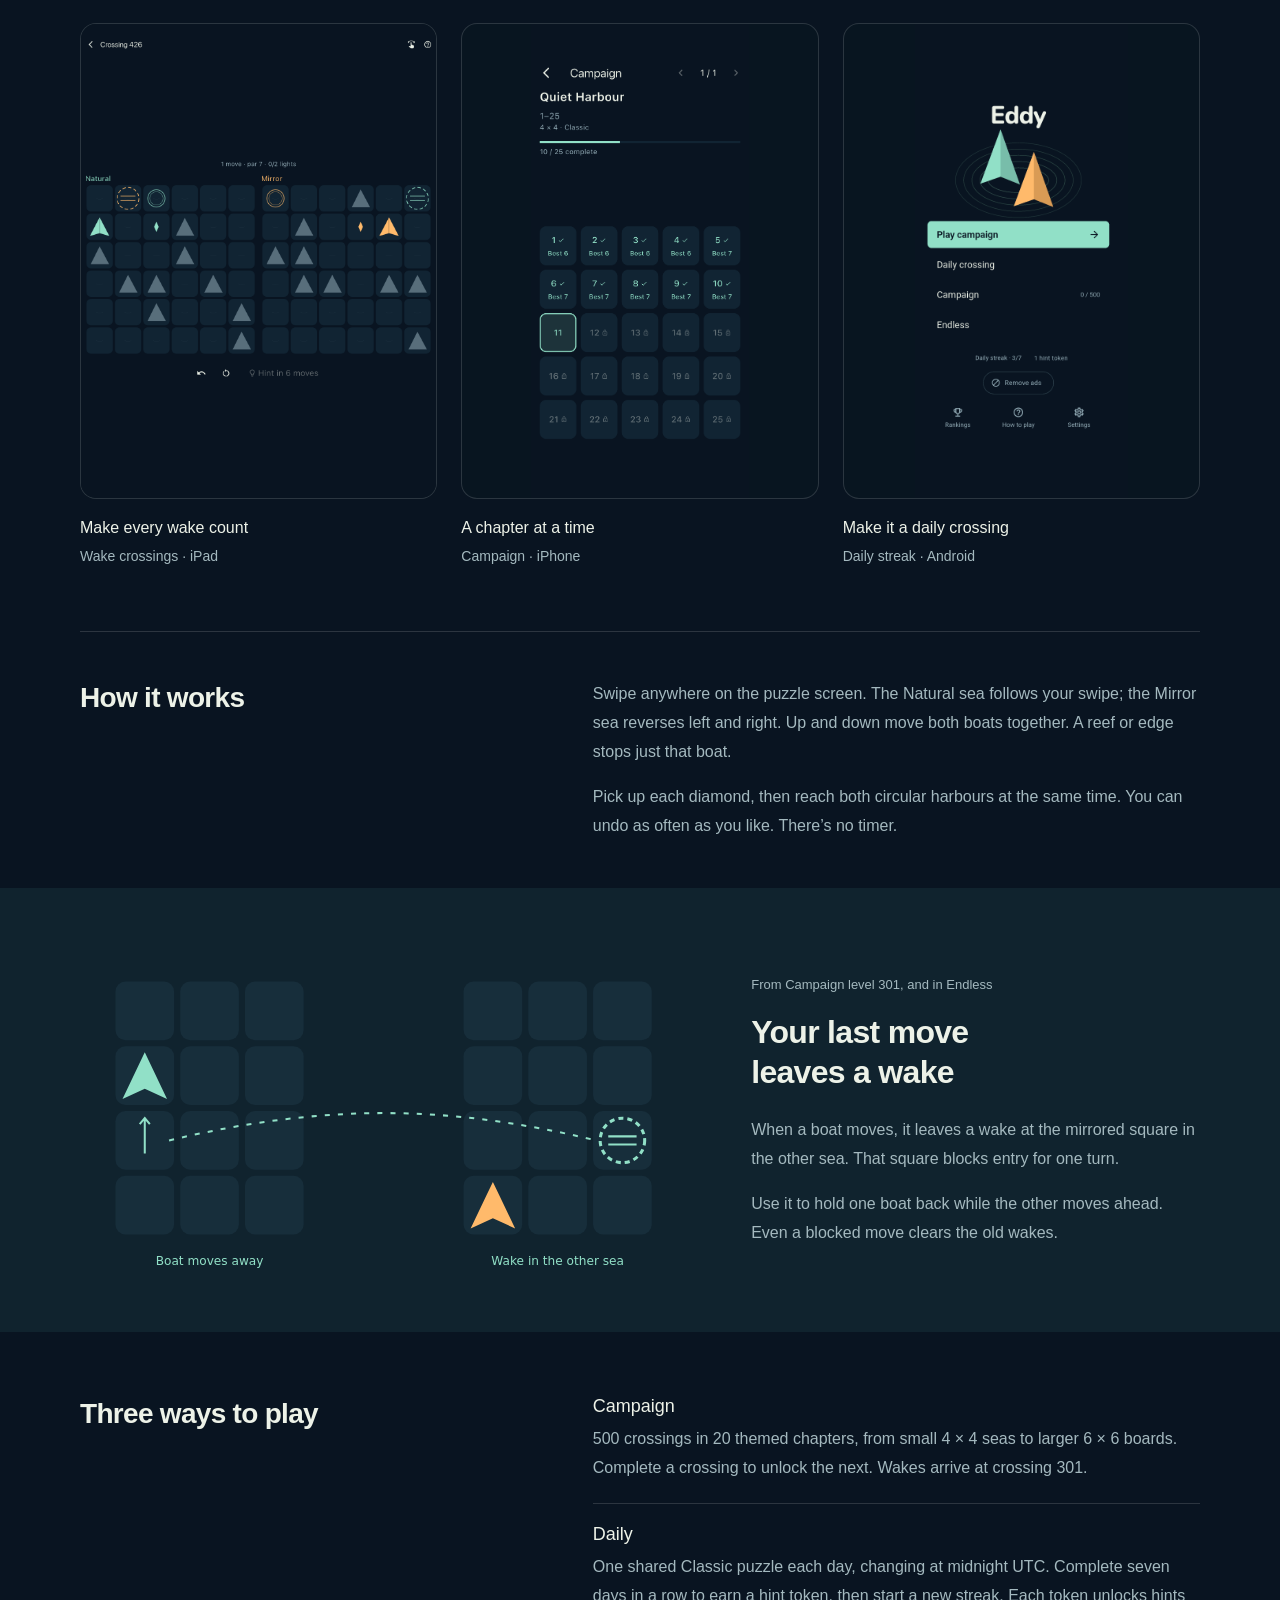
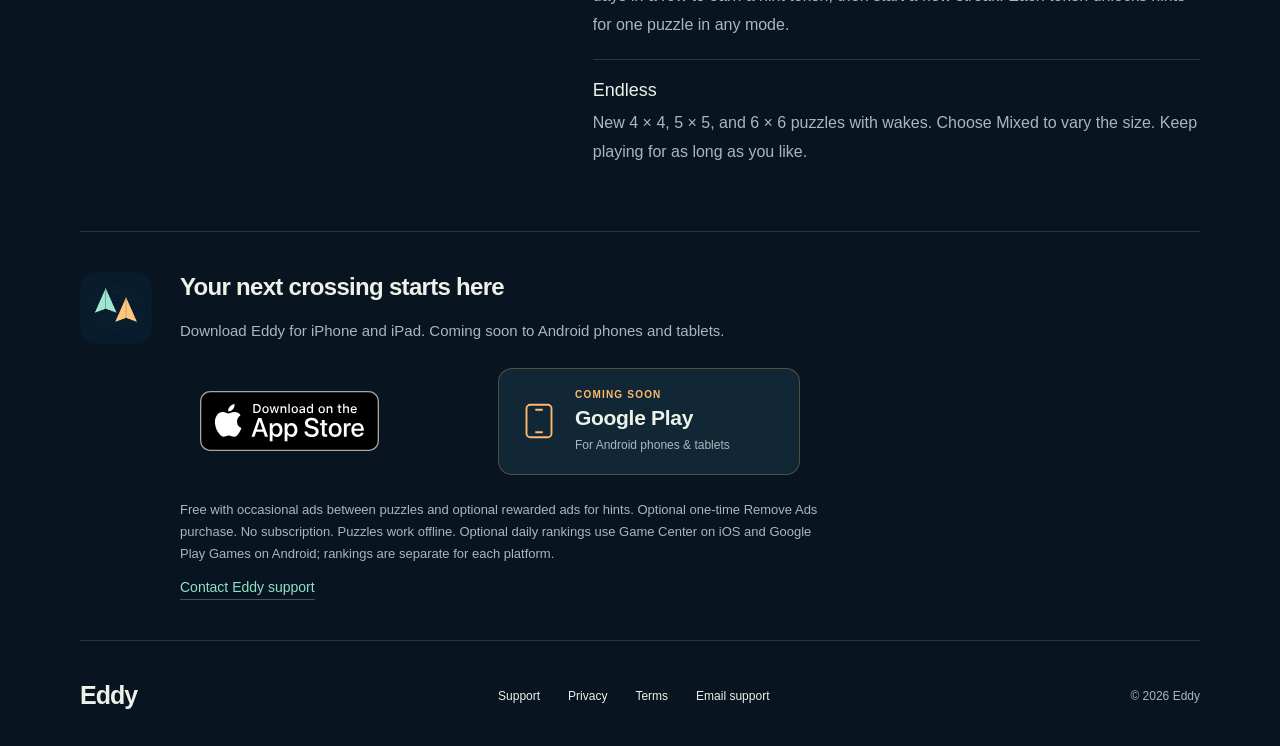
==== commit 615b238a: "feat: announce iOS launch with official App Store badge" ====
--- a/index.html
+++ b/index.html
@@ -7,7 +7,7 @@
     <title>Eddy — Offline Logic Puzzles for iOS &amp; Android</title>
     <meta
       name="description"
-      content="Guide two boats through 500 offline logic puzzles. Play in portrait or landscape, explore themed chapters and build daily streaks. Coming to iOS and Android."
+      content="Guide two boats through 500 offline logic puzzles. Play in portrait or landscape, explore themed chapters and build daily streaks. Available on iPhone and iPad. Android coming soon."
     />
     <link rel="canonical" href="https://eddy.bondoc.cloud/" />
     <meta property="og:type" content="website" />
@@ -16,10 +16,10 @@
     <meta property="og:title" content="Eddy — Offline Logic Puzzles for iOS &amp; Android" />
     <meta
       property="og:description"
-      content="Guide two boats through 500 offline logic puzzles. Play in portrait or landscape, explore themed chapters and build daily streaks. Coming to iOS and Android."
+      content="Guide two boats through 500 offline logic puzzles. Play in portrait or landscape, explore themed chapters and build daily streaks. Available on iPhone and iPad. Android coming soon."
     />
     <meta property="og:url" content="https://eddy.bondoc.cloud/" />
-    <meta property="og:image" content="https://eddy.bondoc.cloud/assets/social.png?v=20261117" />
+    <meta property="og:image" content="https://eddy.bondoc.cloud/assets/social.png?v=20261120" />
     <meta name="twitter:card" content="summary_large_image" />
     <link rel="icon" href="/assets/favicon.svg" type="image/svg+xml" />
     <link rel="apple-touch-icon" href="/assets/app-icon.png" />
@@ -27,16 +27,19 @@
     <meta property="og:site_name" content="Eddy" />
     <meta property="og:image:width" content="1200" />
     <meta property="og:image:height" content="630" />
-    <meta property="og:image:alt" content="Eddy: get both boats home. Coming to iOS and Android." />
+    <meta
+      property="og:image:alt"
+      content="Eddy: get both boats home. Available on iPhone and iPad. Android coming soon."
+    />
     <meta name="twitter:title" content="Eddy — Offline Logic Puzzles for iOS &amp; Android" />
     <meta
       name="twitter:description"
-      content="Guide two boats through 500 offline logic puzzles. Play in portrait or landscape, explore themed chapters and build daily streaks. Coming to iOS and Android."
+      content="Guide two boats through 500 offline logic puzzles. Play in portrait or landscape, explore themed chapters and build daily streaks. Available on iPhone and iPad. Android coming soon."
     />
-    <meta name="twitter:image" content="https://eddy.bondoc.cloud/assets/social.png?v=20261117" />
+    <meta name="twitter:image" content="https://eddy.bondoc.cloud/assets/social.png?v=20261120" />
     <meta
       name="twitter:image:alt"
-      content="Eddy: get both boats home. Coming to iOS and Android."
+      content="Eddy: get both boats home. Available on iPhone and iPad. Android coming soon."
     />
     <script type="application/ld+json">
       {
@@ -55,9 +58,10 @@
             "name": "Eddy: Current Puzzles",
             "alternateName": "Eddy",
             "url": "https://eddy.bondoc.cloud/",
+            "downloadUrl": "https://apps.apple.com/app/id6832378080",
             "applicationCategory": "GameApplication",
             "operatingSystem": ["iOS 16 or later", "iPadOS 16 or later", "Android 7.0 or later"],
-            "description": "Guide two boats through 500 offline logic puzzles. Play in portrait or landscape, explore themed chapters and build daily streaks. Coming to iOS and Android.",
+            "description": "Guide two boats through 500 offline logic puzzles. Play in portrait or landscape, explore themed chapters and build daily streaks. Available on iPhone and iPad. Android coming soon.",
             "image": "https://eddy.bondoc.cloud/assets/app-icon.png",
             "featureList": [
               "500 campaign levels in themed chapters",
@@ -96,7 +100,7 @@
       >
       <nav aria-label="Main navigation">
         <a href="/#how">How to play</a><a href="/support/">Support</a
-        ><a class="nav-cta" href="/#get-eddy">Coming soon</a>
+        ><a class="nav-cta" href="/#get-eddy">Get Eddy</a>
       </nav>
     </header>
     <main id="main">
@@ -109,7 +113,17 @@
             lights and find a way home across two mirrored seas.
           </p>
           <a class="text-link" href="#try">Try the first puzzle</a>
-          <p class="availability">Coming soon to iOS and Android. Free to play with ads.</p>
+          <a class="app-store-badge hero-download" href="https://apps.apple.com/app/id6832378080">
+            <img
+              src="/assets/badges/download-on-the-app-store.svg"
+              width="180"
+              height="60"
+              alt="Download on the App Store"
+            />
+          </a>
+          <p class="availability">
+            Available on iPhone and iPad. Android coming soon. Free with ads.
+          </p>
         </div>
         <div class="hero-art" id="try">
           <div class="chart-top"><span>Try it here</span><span>Campaign level 1 of 500</span></div>
@@ -404,25 +418,18 @@
       <section class="closing wrap" id="get-eddy">
         <img src="/assets/app-icon.png" width="72" height="72" alt="Eddy app icon" />
         <div>
-          <h2>Coming to iOS and Android</h2>
-          <p>
-            Eddy is coming to iPhone, iPad, and Android phones and tablets. App Store and Google
-            Play download links will appear here when the game launches.
-          </p>
+          <h2>Your next crossing starts here</h2>
+          <p>Download Eddy for iPhone and iPad. Coming soon to Android phones and tablets.</p>
           <div class="store-status" role="list" aria-label="Store availability">
-            <div class="store-status-card" role="listitem">
-              <span class="store-device-icon" aria-hidden="true">
-                <svg viewBox="0 0 32 32" fill="none" stroke="currentColor" stroke-width="1.5">
-                  <rect x="3" y="4" width="18" height="24" rx="3" />
-                  <rect x="17" y="11" width="12" height="18" rx="2.5" fill="#112735" />
-                  <path d="M21 25h4" />
-                </svg>
-              </span>
-              <span class="store-status-copy">
-                <span class="store-status-note">Coming soon</span>
-                <strong>App Store</strong>
-                <span class="store-devices">For iPhone &amp; iPad</span>
-              </span>
+            <div class="store-download" role="listitem">
+              <a class="app-store-badge" href="https://apps.apple.com/app/id6832378080">
+                <img
+                  src="/assets/badges/download-on-the-app-store.svg"
+                  width="180"
+                  height="60"
+                  alt="Download on the App Store"
+                />
+              </a>
             </div>
             <div class="store-status-card store-status-android" role="listitem">
               <span class="store-device-icon" aria-hidden="true">
--- a/style.css
+++ b/style.css
@@ -411,7 +411,7 @@
   padding-block: 40px;
   margin-bottom: 40px;
 }
-.closing img {
+.closing > img {
   border-radius: 16px;
   flex-shrink: 0;
 }
@@ -424,6 +424,25 @@
   line-height: 1.7;
   color: var(--muted);
   max-width: 650px;
+}
+.app-store-badge {
+  display: inline-block;
+  flex-shrink: 0;
+  line-height: 0;
+}
+.app-store-badge img {
+  display: block;
+  width: auto;
+  height: 60px;
+}
+.hero-download {
+  display: table;
+  margin-top: 24px;
+}
+.store-download {
+  display: flex;
+  align-items: center;
+  padding: 20px;
 }
 .store-status {
   display: grid;
@@ -616,7 +635,7 @@
   .closing {
     display: block;
   }
-  .closing img {
+  .closing > img {
     margin-bottom: 20px;
     width: 56px;
     height: 56px;
